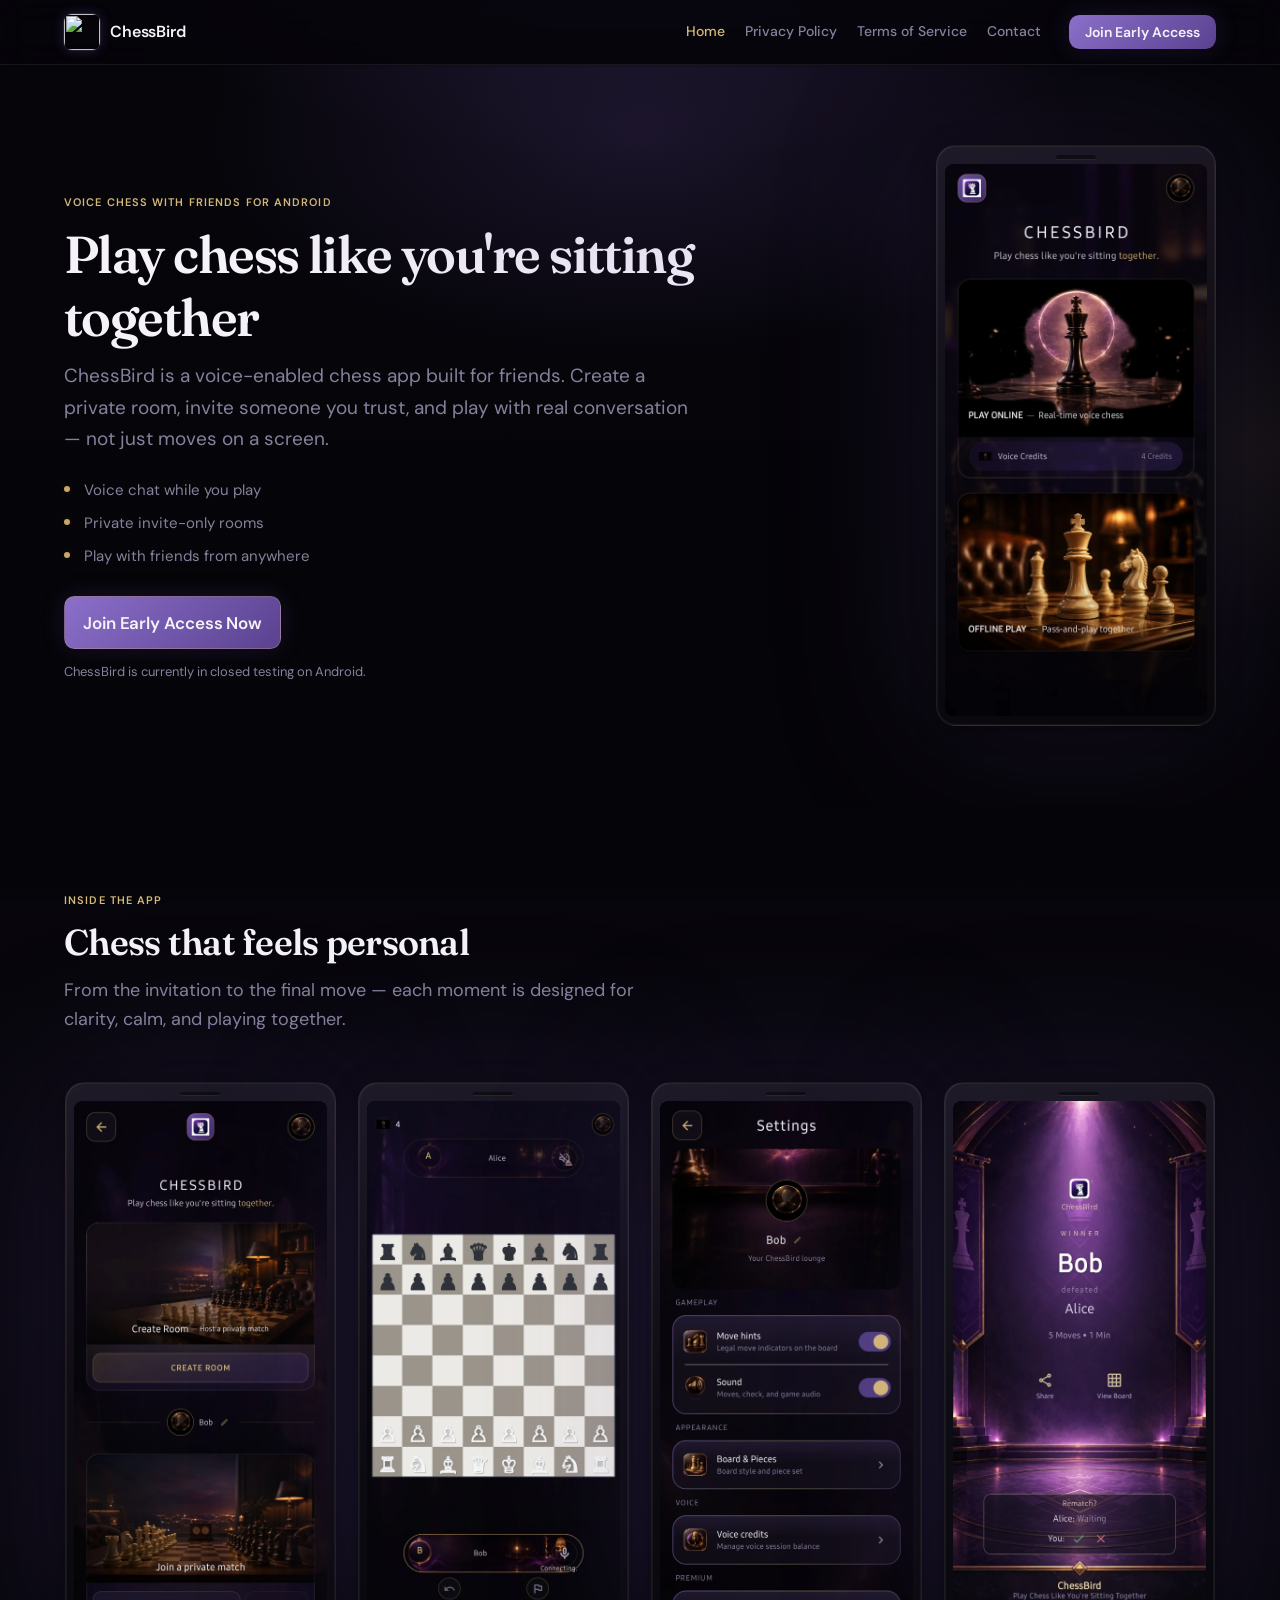
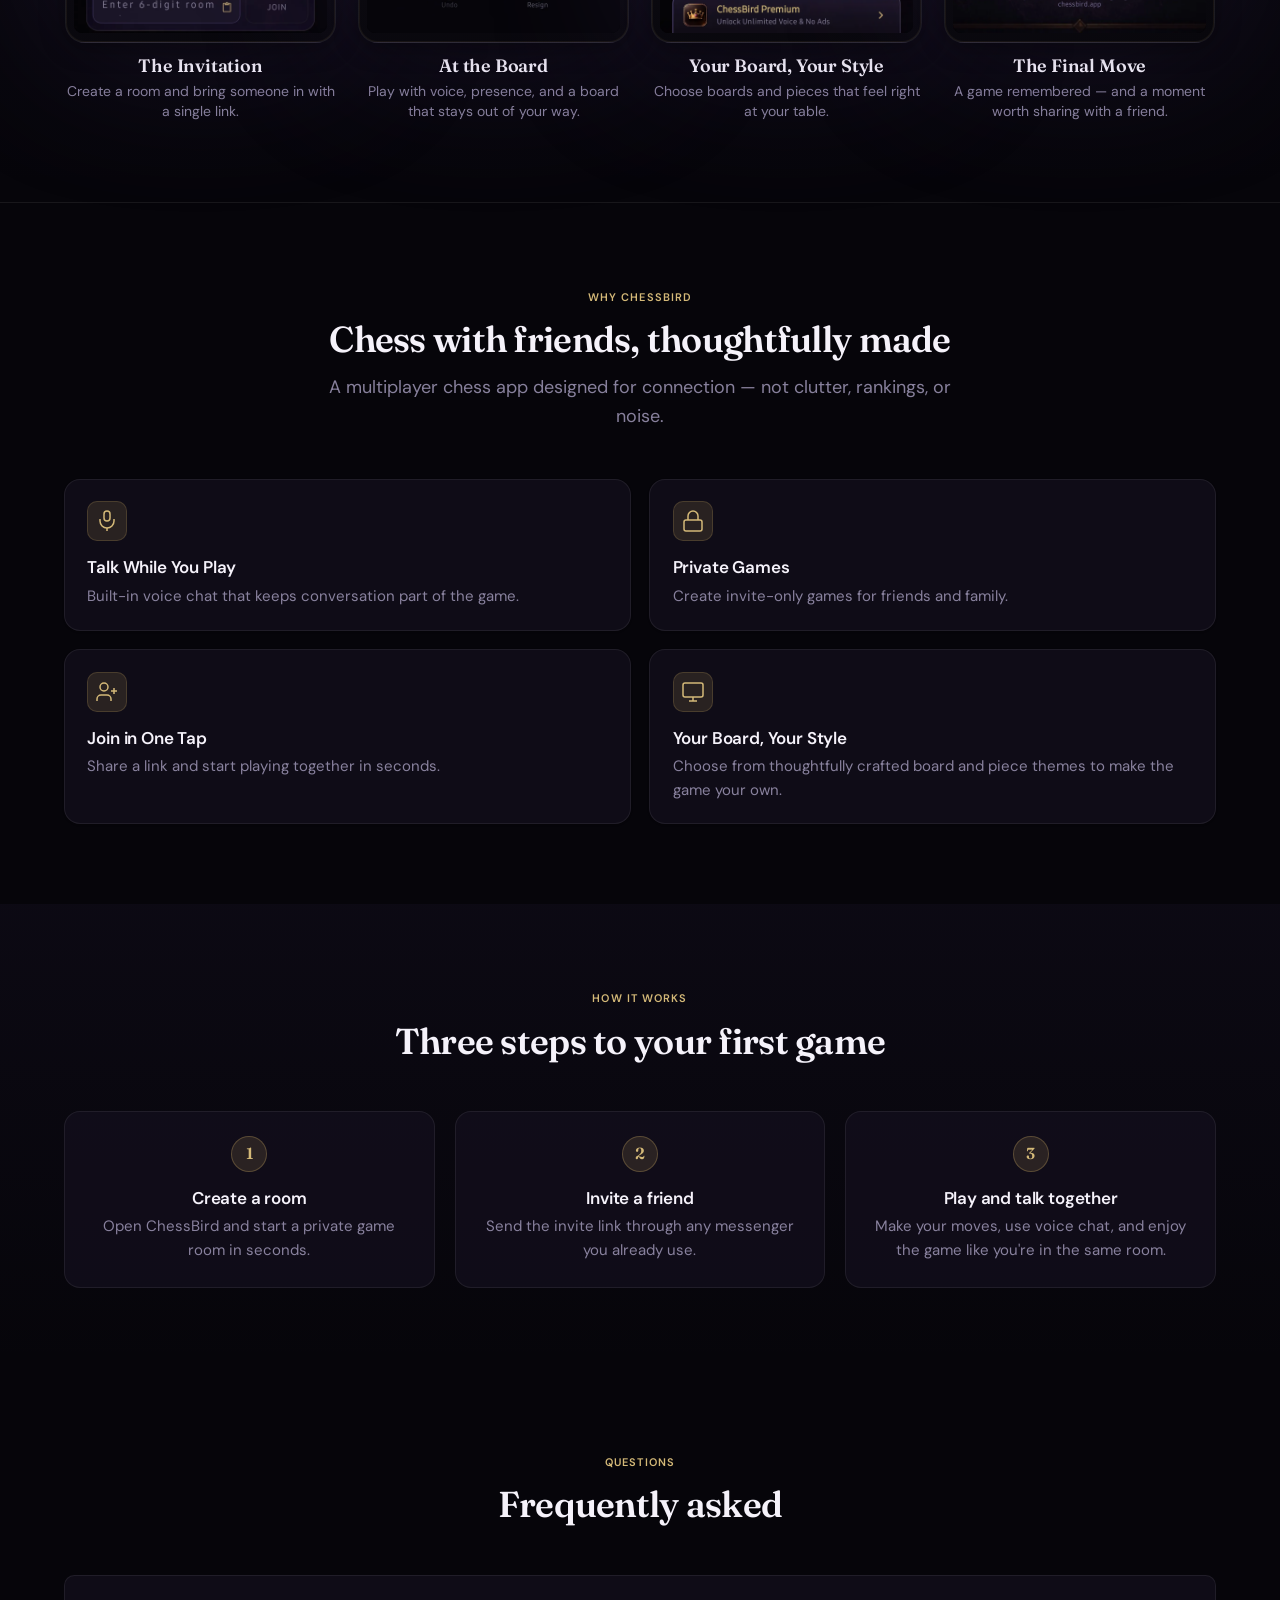
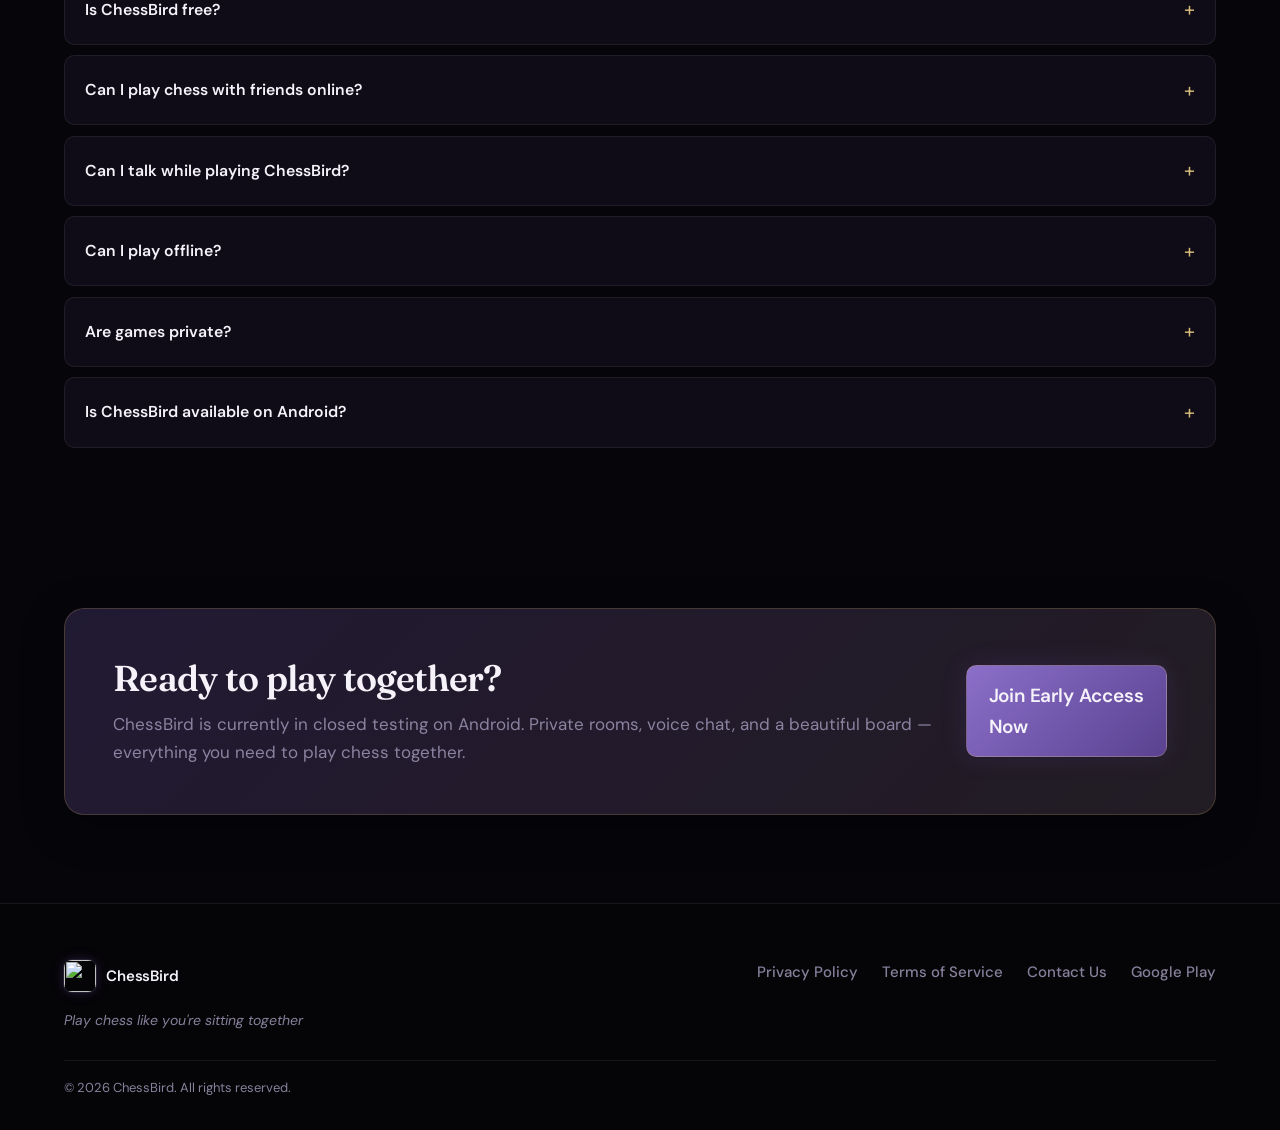
==== index.html @ 3d63d33b "-transitioned towards premium theme with updated screenshots -updated privacy policy and terms of se" ====
<!doctype html>
<html lang="en">
  <head>
    <meta charset="utf-8" />
    <meta name="viewport" content="width=device-width, initial-scale=1" />
    <title>ChessBird — Play Chess With Friends Online | Voice Chat Chess App</title>
    <meta
      name="description"
      content="ChessBird is a premium chess app for Android. Play chess with friends online, use voice chat while you play, and join private chess rooms that feel like you're sitting together."
    />
    <meta
      name="keywords"
      content="play chess with friends, online chess with friends, chess voice chat, social chess app, multiplayer chess app, private chess rooms, voice-enabled chess"
    />
    <meta name="theme-color" content="#06050A" />
    <meta name="apple-mobile-web-app-title" content="ChessBird" />
    <meta name="application-name" content="ChessBird" />
    <meta name="mobile-web-app-capable" content="yes" />
    <meta property="og:site_name" content="ChessBird" />
    <meta property="og:type" content="website" />
    <meta property="og:url" content="https://chessbird.app/" />
    <meta property="og:title" content="ChessBird | Play chess like you're sitting together" />
    <meta
      property="og:description"
      content="Play chess with friends online. Voice chat, private rooms, and a beautiful board — ChessBird brings chess with friends to Android."
    />
    <meta property="og:image" content="https://chessbird.app/assets/branding/og-image.jpg" />
    <meta property="og:image:secure_url" content="https://chessbird.app/assets/branding/og-image.jpg" />
    <meta property="og:image:type" content="image/jpeg" />
    <meta property="og:image:alt" content="ChessBird — voice chess with friends, together." />
    <meta property="og:image:width" content="1200" />
    <meta property="og:image:height" content="630" />
    <meta name="twitter:card" content="summary_large_image" />
    <meta name="twitter:title" content="ChessBird | Play chess like you're sitting together" />
    <meta
      name="twitter:description"
      content="Play chess with friends online. Voice chat, private rooms, and a beautiful board — ChessBird brings chess with friends to Android."
    />
    <meta name="twitter:image" content="https://chessbird.app/assets/branding/og-image.jpg" />
    <link rel="canonical" href="https://chessbird.app/" />
    <link rel="preconnect" href="https://fonts.googleapis.com" />
    <link rel="preconnect" href="https://fonts.gstatic.com" crossorigin />
    <link
      href="https://fonts.googleapis.com/css2?family=DM+Sans:ital,opsz,wght@0,9..40,400;0,9..40,500;0,9..40,600;1,9..40,400&family=Fraunces:opsz,wght@9..144,500;9..144,600&display=swap"
      rel="stylesheet"
    />
    <link rel="icon" href="https://chessbird.app/favicon.ico" sizes="any" />
    <link rel="icon" type="image/png" sizes="96x96" href="https://chessbird.app/assets/branding/favicon-96x96.png" />
    <link rel="apple-touch-icon" href="https://chessbird.app/assets/branding/apple-touch-icon.png" />
    <link rel="manifest" href="https://chessbird.app/site.webmanifest" />
    <link rel="stylesheet" href="css/style.css" />
    <script src="js/site-config.js"></script>
    <script src="js/gtag-init.js"></script>
    <script type="application/ld+json">
      {
        "@context": "https://schema.org",
        "@graph": [
          {
            "@type": "Organization",
            "@id": "https://chessbird.app/#organization",
            "name": "ChessBird",
            "url": "https://chessbird.app/",
            "logo": "https://chessbird.app/assets/logo/logo.svg",
            "contactPoint": {
              "@type": "ContactPoint",
              "contactType": "customer support",
              "url": "https://chessbird.app/contact.html"
            }
          },
          {
            "@type": "WebSite",
            "@id": "https://chessbird.app/#website",
            "url": "https://chessbird.app/",
            "name": "ChessBird",
            "description": "Voice-enabled chess app for playing with friends online.",
            "publisher": { "@id": "https://chessbird.app/#organization" }
          },
          {
            "@type": "SoftwareApplication",
            "name": "ChessBird",
            "operatingSystem": "Android",
            "applicationCategory": "GameApplication",
            "offers": { "@type": "Offer", "price": "0", "priceCurrency": "USD" },
            "downloadUrl": "https://play.google.com/store/apps/details?id=com.chessbird.app"
          },
          {
            "@type": "FAQPage",
            "mainEntity": [
              {
                "@type": "Question",
                "name": "Is ChessBird free?",
                "acceptedAnswer": {
                  "@type": "Answer",
                  "text": "Yes. ChessBird is free to download and play."
                }
              },
              {
                "@type": "Question",
                "name": "Can I play chess with friends online?",
                "acceptedAnswer": {
                  "@type": "Answer",
                  "text": "Yes. Create a private game room, send an invite, and start playing together from anywhere."
                }
              },
              {
                "@type": "Question",
                "name": "Can I talk while playing ChessBird?",
                "acceptedAnswer": {
                  "@type": "Answer",
                  "text": "Yes. Voice chat is built into online games, so you can talk while you play."
                }
              },
              {
                "@type": "Question",
                "name": "Can I play offline?",
                "acceptedAnswer": {
                  "@type": "Answer",
                  "text": "Yes. ChessBird includes offline play, so you can enjoy a game even without an internet connection."
                }
              },
              {
                "@type": "Question",
                "name": "Are games private?",
                "acceptedAnswer": {
                  "@type": "Answer",
                  "text": "Yes. Games are invite-only, so you choose exactly who you play with."
                }
              },
              {
                "@type": "Question",
                "name": "Is ChessBird available on Android?",
                "acceptedAnswer": {
                  "@type": "Answer",
                  "text": "Yes. ChessBird is available on Android through the Google Play Store."
                }
              }
            ]
          }
        ]
      }
    </script>
  </head>
  <body>
    <a class="skip-link" href="#main-content">Skip to content</a>

    <header class="site-header">
      <div class="container header-inner">
        <a class="brand" href="index.html" aria-label="ChessBird home">
          <img src="assets/logo/logo.svg" alt="" width="36" height="36" />
          <span>ChessBird</span>
        </a>
        <button
          type="button"
          class="nav-toggle"
          aria-expanded="false"
          aria-controls="site-nav"
          aria-label="Open menu"
        >
          <span class="nav-toggle__bar" aria-hidden="true"></span>
          <span class="nav-toggle__bar" aria-hidden="true"></span>
          <span class="nav-toggle__bar" aria-hidden="true"></span>
        </button>
        <nav id="site-nav" class="site-nav" aria-label="Site">
          <a href="index.html" aria-current="page">Home</a>
          <a href="privacy.html">Privacy Policy</a>
          <a href="terms.html">Terms of Service</a>
          <a href="contact.html">Contact</a>
          <a
            class="site-nav__cta btn-play-store btn-play-store--compact"
            href="early-access/"
            data-analytics="join_early_access_click"
          >
            Join Early Access
          </a>
        </nav>
      </div>
    </header>

    <main id="main-content">
      <!-- Hero -->
      <section class="hero section" aria-labelledby="hero-heading">
        <div class="hero-glow" aria-hidden="true"></div>
        <div class="container hero-grid">
          <div class="hero-copy">
            <p class="eyebrow">Voice chess with friends for Android</p>
            <h1 id="hero-heading">Play chess like you're sitting together</h1>
            <p class="hero-lede">
              ChessBird is a voice-enabled chess app built for friends. Create a private room,
              invite someone you trust, and play with real conversation — not just moves on a screen.
            </p>
            <ul class="hero-points" aria-label="Key features">
              <li>Voice chat while you play</li>
              <li>Private invite-only rooms</li>
              <li>Play with friends from anywhere</li>
            </ul>
            <div class="hero-actions">
              <a
                class="btn-play-store"
                href="early-access/"
                data-analytics="join_early_access_click"
                aria-label="Join ChessBird early access"
              >
                <span class="btn-play-store__store">Join Early Access Now</span>
              </a>
              <p class="hero-note">ChessBird is currently in closed testing on Android.</p>
            </div>
          </div>
          <figure
            class="screenshot-rotator screenshot-rotator--hero"
            data-screenshot-group="home"
            aria-label="ChessBird app preview"
          >
            <div class="screenshot-rotator__frame">
              <div class="screenshot-rotator__device-top" aria-hidden="true">
                <span class="screenshot-rotator__earpiece"></span>
              </div>
              <div class="screenshot-rotator__screen">
                <img
                  class="screenshot-rotator__layer screenshot-rotator__layer--visible"
                  src="assets/screenshots/home/1.webp"
                  alt="ChessBird home screen on Android"
                  width="1080"
                  height="2273"
                  decoding="async"
                  fetchpriority="high"
                />
                <img
                  class="screenshot-rotator__layer"
                  alt=""
                  width="1080"
                  height="2273"
                  decoding="async"
                  aria-hidden="true"
                />
              </div>
            </div>
          </figure>
        </div>
      </section>

      <!-- Screenshot showcase -->
      <section class="section section--showcase" aria-labelledby="showcase-heading">
        <div class="container">
          <header class="section-header">
            <p class="eyebrow">Inside the app</p>
            <h2 id="showcase-heading">Chess that feels personal</h2>
            <p class="section-intro">
              From the invitation to the final move — each moment is designed for clarity, calm, and
              playing together.
            </p>
          </header>
          <div class="showcase-grid">
            <article class="showcase-card">
              <figure
                class="screenshot-rotator screenshot-rotator--showcase"
                data-screenshot-group="the-invitation"
                aria-label="Create a room and invite a friend"
              >
                <div class="screenshot-rotator__frame">
                  <div class="screenshot-rotator__device-top" aria-hidden="true">
                    <span class="screenshot-rotator__earpiece"></span>
                  </div>
                  <div class="screenshot-rotator__screen">
                    <img
                      class="screenshot-rotator__layer screenshot-rotator__layer--visible"
                      src="assets/screenshots/the-invitation/1.webp"
                      alt="Creating a chess room and sharing an invite with a friend"
                      width="1080"
                      height="2273"
                      decoding="async"
                    />
                    <img
                      class="screenshot-rotator__layer"
                      src="assets/screenshots/the-invitation/2.webp"
                      alt=""
                      width="1080"
                      height="2273"
                      decoding="async"
                      aria-hidden="true"
                    />
                  </div>
                </div>
              </figure>
              <h3 class="showcase-card__title">The Invitation</h3>
              <p class="showcase-card__desc">Create a room and bring someone in with a single link.</p>
            </article>
            <article class="showcase-card">
              <figure
                class="screenshot-rotator screenshot-rotator--showcase"
                data-screenshot-group="at-the-board"
                aria-label="Live chess game at the board"
              >
                <div class="screenshot-rotator__frame">
                  <div class="screenshot-rotator__device-top" aria-hidden="true">
                    <span class="screenshot-rotator__earpiece"></span>
                  </div>
                  <div class="screenshot-rotator__screen">
                    <img
                      class="screenshot-rotator__layer screenshot-rotator__layer--visible"
                      src="assets/screenshots/at-the-board/1.webp"
                      alt="Live chess game with voice chat while you play"
                      width="1080"
                      height="2273"
                      decoding="async"
                    />
                    <img
                      class="screenshot-rotator__layer"
                      src="assets/screenshots/at-the-board/2.webp"
                      alt=""
                      width="1080"
                      height="2273"
                      decoding="async"
                      aria-hidden="true"
                    />
                  </div>
                </div>
              </figure>
              <h3 class="showcase-card__title">At the Board</h3>
              <p class="showcase-card__desc">Play with voice, presence, and a board that stays out of your way.</p>
            </article>
            <article class="showcase-card">
              <figure
                class="screenshot-rotator screenshot-rotator--showcase"
                data-screenshot-group="settings"
                aria-label="Your board, your style — customize pieces and themes"
              >
                <div class="screenshot-rotator__frame">
                  <div class="screenshot-rotator__device-top" aria-hidden="true">
                    <span class="screenshot-rotator__earpiece"></span>
                  </div>
                  <div class="screenshot-rotator__screen">
                    <img
                      class="screenshot-rotator__layer screenshot-rotator__layer--visible"
                      src="assets/screenshots/settings/1.webp"
                      alt="Choosing chess boards, pieces, and appearance settings"
                      width="1080"
                      height="2273"
                      decoding="async"
                    />
                    <img
                      class="screenshot-rotator__layer"
                      src="assets/screenshots/settings/2.webp"
                      alt=""
                      width="1080"
                      height="2273"
                      decoding="async"
                      aria-hidden="true"
                    />
                  </div>
                </div>
              </figure>
              <h3 class="showcase-card__title">Your Board, Your Style</h3>
              <p class="showcase-card__desc">Choose boards and pieces that feel right at your table.</p>
            </article>
            <article class="showcase-card">
              <figure
                class="screenshot-rotator screenshot-rotator--showcase"
                data-screenshot-group="result"
                aria-label="The final move — game result screen"
              >
                <div class="screenshot-rotator__frame">
                  <div class="screenshot-rotator__device-top" aria-hidden="true">
                    <span class="screenshot-rotator__earpiece"></span>
                  </div>
                  <div class="screenshot-rotator__screen">
                    <img
                      class="screenshot-rotator__layer screenshot-rotator__layer--visible"
                      src="assets/screenshots/result/1.webp"
                      alt="Endgame screen celebrating a finished chess game with a friend"
                      width="1080"
                      height="2273"
                      decoding="async"
                    />
                    <img
                      class="screenshot-rotator__layer"
                      src="assets/screenshots/result/2.webp"
                      alt=""
                      width="1080"
                      height="2273"
                      decoding="async"
                      aria-hidden="true"
                    />
                  </div>
                </div>
              </figure>
              <h3 class="showcase-card__title">The Final Move</h3>
              <p class="showcase-card__desc">A game remembered — and a moment worth sharing with a friend.</p>
            </article>
          </div>
        </div>
      </section>

      <!-- Why ChessBird -->
      <section class="section section--features" aria-labelledby="features-heading">
        <div class="container">
          <header class="section-header section-header--center">
            <p class="eyebrow">Why ChessBird</p>
            <h2 id="features-heading">Chess with friends, thoughtfully made</h2>
            <p class="section-intro">
              A multiplayer chess app designed for connection — not clutter, rankings, or noise.
            </p>
          </header>
          <div class="feature-grid">
            <article class="feature-card">
              <div class="feature-card__icon" aria-hidden="true">
                <svg width="24" height="24" viewBox="0 0 24 24" fill="none" stroke="currentColor" stroke-width="1.5">
                  <path d="M12 2a3 3 0 0 0-3 3v4a3 3 0 0 0 6 0V5a3 3 0 0 0-3-3z" />
                  <path d="M19 10v2a7 7 0 0 1-14 0v-2" />
                  <line x1="12" y1="19" x2="12" y2="22" />
                </svg>
              </div>
              <h3>Talk While You Play</h3>
              <p>Built-in voice chat that keeps conversation part of the game.</p>
            </article>
            <article class="feature-card">
              <div class="feature-card__icon" aria-hidden="true">
                <svg width="24" height="24" viewBox="0 0 24 24" fill="none" stroke="currentColor" stroke-width="1.5">
                  <rect x="3" y="11" width="18" height="11" rx="2" />
                  <path d="M7 11V7a5 5 0 0 1 10 0v4" />
                </svg>
              </div>
              <h3>Private Games</h3>
              <p>Create invite-only games for friends and family.</p>
            </article>
            <article class="feature-card">
              <div class="feature-card__icon" aria-hidden="true">
                <svg width="24" height="24" viewBox="0 0 24 24" fill="none" stroke="currentColor" stroke-width="1.5">
                  <path d="M16 21v-2a4 4 0 0 0-4-4H6a4 4 0 0 0-4 4v2" />
                  <circle cx="9" cy="7" r="4" />
                  <line x1="19" y1="8" x2="19" y2="14" />
                  <line x1="22" y1="11" x2="16" y2="11" />
                </svg>
              </div>
              <h3>Join in One Tap</h3>
              <p>Share a link and start playing together in seconds.</p>
            </article>
            <article class="feature-card">
              <div class="feature-card__icon" aria-hidden="true">
                <svg width="24" height="24" viewBox="0 0 24 24" fill="none" stroke="currentColor" stroke-width="1.5">
                  <rect x="2" y="3" width="20" height="14" rx="2" />
                  <line x1="8" y1="21" x2="16" y2="21" />
                  <line x1="12" y1="17" x2="12" y2="21" />
                </svg>
              </div>
              <h3>Your Board, Your Style</h3>
              <p>Choose from thoughtfully crafted board and piece themes to make the game your own.</p>
            </article>
          </div>
        </div>
      </section>

      <!-- How it works -->
      <section class="section section--steps" aria-labelledby="steps-heading">
        <div class="container">
          <header class="section-header section-header--center">
            <p class="eyebrow">How it works</p>
            <h2 id="steps-heading">Three steps to your first game</h2>
          </header>
          <ol class="steps-list">
            <li class="step-card">
              <span class="step-card__num" aria-hidden="true">1</span>
              <h3>Create a room</h3>
              <p>Open ChessBird and start a private game room in seconds.</p>
            </li>
            <li class="step-card">
              <span class="step-card__num" aria-hidden="true">2</span>
              <h3>Invite a friend</h3>
              <p>Send the invite link through any messenger you already use.</p>
            </li>
            <li class="step-card">
              <span class="step-card__num" aria-hidden="true">3</span>
              <h3>Play and talk together</h3>
              <p>Make your moves, use voice chat, and enjoy the game like you're in the same room.</p>
            </li>
          </ol>
        </div>
      </section>

      <!-- FAQ -->
      <section class="section section--faq" aria-labelledby="faq-heading">
        <div class="container">
          <header class="section-header section-header--center">
            <p class="eyebrow">Questions</p>
            <h2 id="faq-heading">Frequently asked</h2>
          </header>
          <div class="faq-list">
            <details class="faq-item">
              <summary class="faq-question">Is ChessBird free?</summary>
              <div class="faq-answer">
                <p>Yes. ChessBird is free to download and play.</p>
              </div>
            </details>
            <details class="faq-item">
              <summary class="faq-question">Can I play chess with friends online?</summary>
              <div class="faq-answer">
                <p>
                  Yes. Create a private game room, send an invite, and start playing together from
                  anywhere.
                </p>
              </div>
            </details>
            <details class="faq-item">
              <summary class="faq-question">Can I talk while playing ChessBird?</summary>
              <div class="faq-answer">
                <p>Yes. Voice chat is built into online games, so you can talk while you play.</p>
              </div>
            </details>
            <details class="faq-item">
              <summary class="faq-question">Can I play offline?</summary>
              <div class="faq-answer">
                <p>
                  Yes. ChessBird includes offline play, so you can enjoy a game even without an
                  internet connection.
                </p>
              </div>
            </details>
            <details class="faq-item">
              <summary class="faq-question">Are games private?</summary>
              <div class="faq-answer">
                <p>Yes. Games are invite-only, so you choose exactly who you play with.</p>
              </div>
            </details>
            <details class="faq-item">
              <summary class="faq-question">Is ChessBird available on Android?</summary>
              <div class="faq-answer">
                <p>Yes. ChessBird is available on Android through the Google Play Store.</p>
              </div>
            </details>
          </div>
        </div>
      </section>

      <!-- Download CTA -->
      <section class="section section--download" aria-labelledby="download-heading">
        <div class="container">
          <div class="download-panel">
            <div class="download-panel__copy">
              <h2 id="download-heading">Ready to play together?</h2>
              <p>
                ChessBird is currently in closed testing on Android. Private rooms, voice chat, and a
                beautiful board — everything you need to play chess together.
              </p>
            </div>
            <a
              class="btn-play-store btn-play-store--large"
              href="early-access/"
              data-analytics="join_early_access_click"
              aria-label="Join ChessBird early access"
            >
              <span class="btn-play-store__store">Join Early Access Now</span>
            </a>
          </div>
        </div>
      </section>
    </main>

    <footer class="site-footer">
      <div class="container footer-inner">
        <div class="footer-brand">
          <a class="brand brand--footer" href="index.html" aria-label="ChessBird home">
            <img src="assets/logo/logo.svg" alt="" width="32" height="32" />
            <span>ChessBird</span>
          </a>
          <p class="footer-tagline">Play chess like you're sitting together</p>
        </div>
        <nav class="footer-nav" aria-label="Footer">
          <a href="privacy.html">Privacy Policy</a>
          <a href="terms.html">Terms of Service</a>
          <a href="contact.html">Contact Us</a>
          <a
            href="https://play.google.com/store/apps/details?id=com.chessbird.app"
            target="_blank"
            rel="noopener noreferrer"
            data-analytics="footer_play_link"
          >
            Google Play
          </a>
        </nav>
        <p class="footer-copy">&copy; <span id="footer-year">2026</span> ChessBird. All rights reserved.</p>
      </div>
    </footer>

    <script src="js/contact-email.js" defer></script>
    <script src="js/main.js" defer></script>
    <script src="js/analytics.js" defer></script>
    <script>
      document.getElementById("footer-year").textContent = String(new Date().getFullYear());
    </script>
  </body>
</html>
---- css/style.css ----
/* ChessBird — premium cinematic theme (obsidian, purple, gold) */

:root {
  --bg: #06050a;
  --bg-soft: #0a0812;
  --bg-elev: #14101e;
  --card: rgba(20, 16, 30, 0.72);
  --card-solid: #14101e;
  --text: #f5f2fa;
  --muted: rgba(154, 146, 176, 0.88);
  --line: rgba(255, 255, 255, 0.07);
  --line-strong: rgba(201, 169, 98, 0.22);
  --accent: #c9a962;
  --accent-soft: rgba(201, 169, 98, 0.14);
  --accent-strong: #d4b978;
  --accent-hover: #e4cda0;
  --purple: #6b4fa8;
  --purple-glow: rgba(107, 79, 168, 0.35);
  --cta-bg: linear-gradient(135deg, #8b6fc9 0%, #5a4290 100%);
  --cta-border: rgba(201, 169, 98, 0.28);
  --shadow-soft: 0 1px 2px rgba(0, 0, 0, 0.2);
  --shadow-card: 0 12px 40px rgba(0, 0, 0, 0.35);
  --shadow-glow: 0 0 80px rgba(107, 79, 168, 0.18);
  --max-width: 72rem;
  /* Single content column — all sections and pages share this width via .container */
  --content-width: var(--max-width);
  --radius: 1rem;
  --radius-sm: 0.65rem;
  --ease: cubic-bezier(0.25, 0.1, 0.25, 1);
  --font-display: "Fraunces", Georgia, "Times New Roman", serif;
  --font-body: "DM Sans", ui-sans-serif, system-ui, -apple-system, "Segoe UI", Roboto, sans-serif;
  --screenshot-aspect: 1080 / 2273;
  --screenshot-hero-max-h: min(74vh, 640px);
  --screenshot-hero-frame-w: min(92vw, 22.5rem, calc(var(--screenshot-hero-max-h) * 1080 / 2273));
  /* Showcase: ~92% of hero — same aspect, slightly smaller for hierarchy and breathing room */
  --screenshot-showcase-max-h: min(68vh, 590px);
  --screenshot-showcase-frame-w: min(85vw, 20.7rem, calc(var(--screenshot-showcase-max-h) * 1080 / 2273));
  --header-h: 4rem;
}

*,
*::before,
*::after {
  box-sizing: border-box;
}

html {
  scroll-behavior: smooth;
}

html,
body {
  margin: 0;
  padding: 0;
}

body {
  font-family: var(--font-body);
  font-weight: 400;
  font-size: 1rem;
  background-color: var(--bg);
  background-image:
    radial-gradient(ellipse 90% 60% at 50% -15%, rgba(107, 79, 168, 0.22) 0%, transparent 55%),
    radial-gradient(ellipse 60% 40% at 100% 50%, rgba(201, 169, 98, 0.06) 0%, transparent 50%),
    linear-gradient(180deg, var(--bg) 0%, #050408 100%);
  background-attachment: fixed;
  color: var(--text);
  line-height: 1.65;
  -webkit-font-smoothing: antialiased;
}

body.nav-open {
  overflow: hidden;
}

img {
  max-width: 100%;
  display: block;
}

a {
  color: var(--accent-strong);
  text-decoration: none;
  transition: color 0.18s var(--ease);
}

a:hover,
a:focus-visible {
  color: var(--accent-hover);
}

.skip-link {
  position: absolute;
  top: -100%;
  left: 1rem;
  z-index: 200;
  padding: 0.5rem 1rem;
  background: var(--bg-elev);
  border: 1px solid var(--line-strong);
  border-radius: var(--radius-sm);
  color: var(--text);
  font-weight: 600;
}

.skip-link:focus {
  top: 1rem;
}

.container {
  width: min(100% - 1.5rem, var(--content-width));
  margin-inline: auto;
}

/* Full-width block inside .container — use instead of ad-hoc max-width on page sections */
.page-content {
  width: 100%;
  max-width: none;
}

.section {
  padding: clamp(3rem, 8vw, 5rem) 0;
  position: relative;
}

/* Typography */
h1,
h2,
h3 {
  margin: 0 0 0.75rem;
  line-height: 1.2;
  color: var(--text);
  font-family: var(--font-display);
  font-weight: 600;
  letter-spacing: -0.02em;
}

h1 {
  font-size: clamp(2rem, 5.5vw, 3.25rem);
  letter-spacing: -0.03em;
}

h2 {
  font-size: clamp(1.5rem, 4vw, 2.25rem);
}

h3 {
  font-family: var(--font-body);
  font-size: 1.0625rem;
  font-weight: 600;
  letter-spacing: -0.01em;
}

p {
  margin: 0 0 1rem;
  color: var(--muted);
}

p:last-child {
  margin-bottom: 0;
}

.eyebrow {
  display: inline-block;
  margin-bottom: 0.75rem;
  color: var(--accent-strong);
  letter-spacing: 0.1em;
  text-transform: uppercase;
  font-size: 0.6875rem;
  font-weight: 600;
  font-family: var(--font-body);
}

.section-header {
  margin-bottom: clamp(2rem, 5vw, 3rem);
  width: 100%;
}

.section-header--center {
  margin-inline: auto;
  text-align: center;
}

.section-header--center .section-intro {
  margin-inline: auto;
}

.section-intro {
  max-width: 52ch;
  font-size: clamp(1rem, 2.4vw, 1.125rem);
  line-height: 1.6;
}

/* Header */
.site-header {
  position: sticky;
  top: 0;
  z-index: 100;
  border-bottom: 1px solid var(--line);
  background: rgba(6, 5, 10, 0.88);
  box-shadow: var(--shadow-soft);
}

@supports ((-webkit-backdrop-filter: blur(12px)) or (backdrop-filter: blur(12px))) {
  .site-header {
    background: rgba(6, 5, 10, 0.78);
    -webkit-backdrop-filter: blur(16px) saturate(1.2);
    backdrop-filter: blur(16px) saturate(1.2);
  }
}

.header-inner {
  min-height: var(--header-h);
  display: flex;
  align-items: center;
  justify-content: space-between;
  gap: 1rem;
}

.brand {
  display: inline-flex;
  align-items: center;
  gap: 0.625rem;
  color: var(--text);
  font-weight: 600;
  font-size: 1rem;
  letter-spacing: -0.01em;
  text-decoration: none;
  flex-shrink: 0;
}

.brand:hover,
.brand:focus-visible {
  color: var(--text);
  text-decoration: none;
}

.brand img {
  border-radius: 0.5rem;
  box-shadow: 0 0 0 1px var(--line), 0 0 12px var(--purple-glow);
}

.nav-toggle {
  display: flex;
  flex-direction: column;
  justify-content: center;
  gap: 5px;
  width: 2.75rem;
  height: 2.75rem;
  padding: 0;
  border: 1px solid var(--line);
  border-radius: var(--radius-sm);
  background: var(--bg-elev);
  color: var(--text);
  cursor: pointer;
  transition: border-color 0.18s var(--ease), background 0.18s var(--ease);
}

.nav-toggle:hover,
.nav-toggle:focus-visible {
  border-color: var(--line-strong);
  outline: none;
}

.nav-toggle__bar {
  display: block;
  width: 1.125rem;
  height: 2px;
  margin-inline: auto;
  background: currentColor;
  border-radius: 1px;
  transition: transform 0.22s var(--ease), opacity 0.22s var(--ease);
}

.site-nav {
  display: none;
  position: fixed;
  inset: var(--header-h) 0 0;
  flex-direction: column;
  align-items: stretch;
  gap: 0;
  padding: 1.25rem 1.5rem 2rem;
  background: rgba(6, 5, 10, 0.97);
  border-top: 1px solid var(--line);
  overflow-y: auto;
}

.site-nav--open {
  display: flex;
}

.site-nav a {
  padding: 0.875rem 0;
  color: var(--muted);
  font-size: 1rem;
  font-weight: 500;
  border-bottom: 1px solid var(--line);
  text-decoration: none;
}

.site-nav a:hover,
.site-nav a:focus-visible {
  color: var(--accent-strong);
  text-decoration: none;
}

.site-nav a[aria-current="page"] {
  color: var(--accent-strong);
}

.site-nav__cta {
  margin-top: 1.25rem;
  align-self: flex-start;
}

.site-nav a.site-nav__cta {
  color: var(--text);
  font-weight: 600;
  white-space: nowrap;
  border-bottom: none;
  opacity: 1;
  flex-shrink: 0;
}

.site-nav a.site-nav__cta:hover,
.site-nav a.site-nav__cta:focus-visible {
  color: var(--text);
}

.site-nav a.site-nav__cta.btn-play-store--compact {
  font-size: 0.875rem;
  padding: 0.55rem 1rem;
}

/* Google Play button */
.btn-play-store {
  display: inline-flex;
  align-items: center;
  gap: 0.65rem;
  padding: 0.7rem 1.15rem;
  border-radius: var(--radius-sm);
  border: 1px solid var(--cta-border);
  background: var(--cta-bg);
  color: var(--text);
  font-weight: 600;
  text-decoration: none;
  box-shadow: var(--shadow-soft), 0 0 24px rgba(107, 79, 168, 0.2);
  transition:
    transform 0.2s var(--ease),
    box-shadow 0.2s var(--ease),
    border-color 0.2s var(--ease);
}

.btn-play-store:hover,
.btn-play-store:focus-visible {
  color: var(--text);
  text-decoration: none;
  transform: translateY(-1px);
  box-shadow: var(--shadow-soft), 0 0 32px rgba(107, 79, 168, 0.35);
  border-color: rgba(201, 169, 98, 0.45);
  outline: none;
}

.btn-play-store:active {
  transform: translateY(0);
}

.btn-play-store__icon {
  display: flex;
  flex-shrink: 0;
}

.btn-play-store__text {
  display: flex;
  flex-direction: column;
  align-items: flex-start;
  line-height: 1.15;
}

.btn-play-store__label {
  font-size: 0.625rem;
  font-weight: 500;
  letter-spacing: 0.04em;
  text-transform: uppercase;
  opacity: 0.85;
}

.btn-play-store__store {
  font-size: 1.0625rem;
  font-weight: 600;
  letter-spacing: -0.01em;
}

.btn-play-store--compact {
  padding: 0.55rem 0.9rem;
  font-size: 0.8125rem;
  line-height: 1.2;
}

.btn-play-store:not(:has(.btn-play-store__label)) .btn-play-store__store {
  font-size: 1.0625rem;
  letter-spacing: -0.01em;
}

.btn-play-store--large:not(:has(.btn-play-store__label)) .btn-play-store__store {
  font-size: 1.1875rem;
}

.btn-play-store--compact .btn-play-store__store {
  font-size: 0.9375rem;
}

.btn-play-store--large {
  padding: 0.85rem 1.35rem;
}

.btn-play-store--large .btn-play-store__store {
  font-size: 1.1875rem;
}

/* Legacy alias for secondary pages */
.playstore-btn {
  display: inline-block;
  margin-top: 0.6rem;
  padding: 0.75rem 1.125rem;
  border-radius: var(--radius-sm);
  border: 1px solid var(--cta-border);
  color: var(--text);
  background: var(--bg-elev);
  font-weight: 600;
  font-size: 0.9375rem;
  box-shadow: var(--shadow-soft);
  transition: background 0.2s var(--ease), border-color 0.2s var(--ease);
}

.playstore-btn:hover,
.playstore-btn:focus-visible {
  text-decoration: none;
  color: var(--text);
  background: rgba(20, 16, 30, 0.95);
  border-color: rgba(201, 169, 98, 0.45);
}

/* Hero */
.hero {
  overflow: hidden;
}

.hero-glow {
  position: absolute;
  top: -20%;
  left: 50%;
  transform: translateX(-50%);
  width: min(120%, 56rem);
  height: 60%;
  background: radial-gradient(ellipse at center, rgba(107, 79, 168, 0.2) 0%, transparent 70%);
  pointer-events: none;
}

.hero-grid {
  display: grid;
  gap: clamp(2rem, 5vw, 3.5rem);
  align-items: center;
  justify-items: center;
}

.hero-copy {
  width: 100%;
  max-width: 36rem;
  text-align: center;
}

.hero-lede {
  font-size: clamp(1.0625rem, 2.6vw, 1.1875rem);
  line-height: 1.65;
  max-width: 48ch;
  margin-inline: auto;
}

.hero-points {
  list-style: none;
  margin: 1.5rem 0 0;
  padding: 0;
  display: flex;
  flex-direction: column;
  gap: 0.5rem;
  align-items: center;
}

.hero-points li {
  position: relative;
  padding-left: 1.25rem;
  color: var(--muted);
  font-size: 0.9375rem;
}

.hero-points li::before {
  content: "";
  position: absolute;
  left: 0;
  top: 0.55em;
  width: 6px;
  height: 6px;
  border-radius: 50%;
  background: var(--accent);
  box-shadow: 0 0 8px var(--accent-soft);
}

.hero-actions {
  margin-top: 1.75rem;
  display: flex;
  flex-direction: column;
  align-items: center;
  gap: 0.75rem;
}

.hero-note {
  font-size: 0.8125rem;
  color: var(--muted);
  margin: 0;
}

/* Screenshots */
.screenshot-rotator {
  display: block;
  margin: 0;
  justify-self: center;
  width: max-content;
  max-width: 100%;
}

.screenshot-rotator--hero {
  width: 100%;
  max-width: min(100%, var(--screenshot-hero-frame-w));
  min-width: 0;
  filter: drop-shadow(var(--shadow-glow));
}

.screenshot-rotator--showcase {
  width: 100%;
  max-width: min(100%, var(--screenshot-showcase-frame-w));
  min-width: 0;
  margin-inline: auto;
  filter: drop-shadow(var(--shadow-glow));
}

.screenshot-rotator__frame {
  display: flex;
  flex-direction: column;
  align-items: stretch;
  margin-inline: auto;
  width: 100%;
  max-width: 100%;
  padding: 0.45rem 0.5rem 0.55rem;
  border-radius: 1.25rem;
  background: linear-gradient(165deg, #1e1a28 0%, #0e0c14 50%, #08070c 100%);
  border: 1px solid rgba(255, 255, 255, 0.08);
  box-shadow:
    0 4px 24px rgba(0, 0, 0, 0.4),
    0 0 0 1px rgba(201, 169, 98, 0.08) inset;
}

.screenshot-rotator--hero .screenshot-rotator__frame {
  width: 100%;
  max-width: var(--screenshot-hero-frame-w);
}

.screenshot-rotator--showcase .screenshot-rotator__frame {
  width: 100%;
  max-width: var(--screenshot-showcase-frame-w);
}

.screenshot-rotator--showcase .screenshot-rotator__screen {
  max-height: calc(var(--screenshot-showcase-max-h) - 1.6rem);
}

.screenshot-rotator__device-top {
  flex: 0 0 auto;
  display: flex;
  align-items: center;
  justify-content: center;
  min-height: 0.7rem;
  padding-bottom: 0.25rem;
}

.screenshot-rotator__earpiece {
  display: block;
  width: 2.5rem;
  height: 0.22rem;
  border-radius: 999px;
  background: rgba(0, 0, 0, 0.45);
  box-shadow: 0 1px 0 rgba(255, 255, 255, 0.05);
}

.screenshot-rotator__screen {
  position: relative;
  flex: 0 0 auto;
  width: 100%;
  aspect-ratio: var(--screenshot-aspect);
  max-height: calc(var(--screenshot-hero-max-h) - 1.6rem);
  border-radius: 0.55rem;
  overflow: hidden;
  background: #08070c;
  box-shadow: inset 0 0 0 1px rgba(0, 0, 0, 0.6), inset 0 2px 12px rgba(0, 0, 0, 0.4);
}

.screenshot-rotator--hero .screenshot-rotator__screen {
  max-height: calc(var(--screenshot-hero-max-h) - 1.6rem);
}

.screenshot-rotator__layer {
  position: absolute;
  inset: 0;
  width: 100%;
  height: 100%;
  max-width: none;
  object-fit: contain;
  object-position: center;
  opacity: 0;
  z-index: 0;
  transition: opacity 0.75s var(--ease);
  pointer-events: none;
}

.screenshot-rotator__layer--visible {
  opacity: 1;
  z-index: 1;
}

/* Showcase */
.section--showcase {
  background: linear-gradient(180deg, transparent 0%, rgba(107, 79, 168, 0.04) 50%, transparent 100%);
}

.showcase-grid {
  display: grid;
  grid-template-columns: 1fr;
  gap: 2rem;
  align-items: start;
}

.showcase-card {
  display: flex;
  flex-direction: column;
  align-items: center;
  text-align: center;
  min-width: 0;
}

.showcase-card__title {
  margin-top: 0.75rem;
  margin-bottom: 0.3rem;
  font-family: var(--font-display);
  font-size: 1.125rem;
}

.showcase-card__desc {
  max-width: none;
  margin-inline: auto;
  font-size: 0.875rem;
  line-height: 1.45;
}

/* Features */
.section--features {
  border-top: 1px solid var(--line);
}

.feature-grid {
  display: grid;
  grid-template-columns: 1fr;
  gap: 1rem;
}

.feature-card {
  padding: 1.35rem 1.4rem;
  border-radius: var(--radius);
  background: var(--card);
  border: 1px solid var(--line);
  box-shadow: var(--shadow-soft);
  transition: border-color 0.25s var(--ease), transform 0.25s var(--ease);
}

.feature-card:hover {
  border-color: var(--line-strong);
  transform: translateY(-2px);
}

.feature-card__icon {
  display: flex;
  align-items: center;
  justify-content: center;
  width: 2.5rem;
  height: 2.5rem;
  margin-bottom: 1rem;
  border-radius: 0.625rem;
  background: var(--accent-soft);
  color: var(--accent-strong);
  border: 1px solid rgba(201, 169, 98, 0.2);
}

.feature-card h3 {
  margin-bottom: 0.45rem;
}

.feature-card p {
  font-size: 0.9375rem;
  line-height: 1.55;
  margin: 0;
}

/* Steps */
.section--steps {
  background: linear-gradient(180deg, rgba(107, 79, 168, 0.06) 0%, transparent 100%);
}

.steps-list {
  list-style: none;
  margin: 0;
  padding: 0;
  display: grid;
  gap: 1.25rem;
  counter-reset: steps;
}

.step-card {
  position: relative;
  padding: 1.5rem 1.5rem 1.5rem 4.5rem;
  border-radius: var(--radius);
  background: var(--card);
  border: 1px solid var(--line);
}

.step-card__num {
  position: absolute;
  left: 1.35rem;
  top: 1.35rem;
  display: flex;
  align-items: center;
  justify-content: center;
  width: 2.25rem;
  height: 2.25rem;
  border-radius: 50%;
  background: var(--accent-soft);
  border: 1px solid rgba(201, 169, 98, 0.3);
  color: var(--accent-strong);
  font-family: var(--font-display);
  font-weight: 600;
  font-size: 1rem;
}

.step-card h3 {
  margin-bottom: 0.35rem;
}

.step-card p {
  font-size: 0.9375rem;
  margin: 0;
}

/* FAQ */
.faq-list {
  width: 100%;
  display: flex;
  flex-direction: column;
  gap: 0.65rem;
}

.faq-item {
  border-radius: var(--radius-sm);
  background: var(--card);
  border: 1px solid var(--line);
  overflow: hidden;
  transition: border-color 0.2s var(--ease);
}

.faq-item[open] {
  border-color: var(--line-strong);
}

.faq-question {
  padding: 1.1rem 1.25rem;
  font-weight: 600;
  font-size: 0.9875rem;
  color: var(--text);
  cursor: pointer;
  list-style: none;
  display: flex;
  align-items: center;
  justify-content: space-between;
  gap: 1rem;
}

.faq-question::-webkit-details-marker {
  display: none;
}

.faq-question::after {
  content: "+";
  flex-shrink: 0;
  font-size: 1.25rem;
  font-weight: 400;
  color: var(--accent-strong);
  transition: transform 0.2s var(--ease);
}

.faq-item[open] .faq-question::after {
  transform: rotate(45deg);
}

.faq-answer {
  padding: 0 1.25rem 1.15rem;
}

.faq-answer p {
  font-size: 0.9375rem;
  line-height: 1.6;
}

/* Download CTA */
.section--download {
  padding-bottom: clamp(3.5rem, 8vw, 5.5rem);
}

.download-panel {
  display: flex;
  flex-direction: column;
  align-items: center;
  gap: 1.75rem;
  padding: clamp(2rem, 5vw, 3rem);
  border-radius: calc(var(--radius) + 0.25rem);
  text-align: center;
  background:
    linear-gradient(135deg, rgba(107, 79, 168, 0.15) 0%, rgba(201, 169, 98, 0.08) 100%),
    var(--card-solid);
  border: 1px solid var(--line-strong);
  box-shadow: var(--shadow-card);
}

.download-panel__copy {
  width: 100%;
}

.download-panel h2 {
  margin-bottom: 0.65rem;
}

.download-panel p {
  font-size: 1.0625rem;
}

/* Footer */
.site-footer {
  border-top: 1px solid var(--line);
  padding: clamp(2.5rem, 6vw, 3.5rem) 0 2rem;
  background: rgba(5, 4, 8, 0.85);
}

.footer-inner {
  display: grid;
  gap: 1.75rem;
}

.brand--footer {
  font-size: 0.9375rem;
}

.footer-tagline {
  margin-top: 0.5rem;
  font-size: 0.875rem;
  color: var(--muted);
  font-style: italic;
}

.footer-nav {
  display: flex;
  flex-wrap: wrap;
  gap: 0.75rem 1.5rem;
}

.footer-nav a {
  color: var(--muted);
  font-size: 0.9375rem;
  font-weight: 500;
}

.footer-nav a:hover,
.footer-nav a:focus-visible {
  color: var(--accent-strong);
  text-decoration: none;
}

.footer-copy {
  font-size: 0.8125rem;
  color: var(--muted);
  margin: 0;
  padding-top: 1rem;
  border-top: 1px solid var(--line);
}

/* Legal & contact pages */
.legal-main {
  min-height: calc(100vh - 10rem);
}

.legal-notice {
  color: var(--accent-strong);
  font-weight: 600;
}

.legal-card {
  background: var(--card);
  border: 1px solid var(--line);
  border-radius: var(--radius);
  padding: 1.35rem 1.4rem;
  box-shadow: var(--shadow-card);
}

.legal-card--policy {
  width: 100%;
}

.legal-card--policy h1 {
  margin-bottom: 0.75rem;
  font-size: 1.5rem;
}

.legal-card--policy h2 {
  margin-top: 1.5rem;
  margin-bottom: 0.5rem;
  font-size: 1.125rem;
}

.legal-card--policy h3 {
  margin-top: 1rem;
  margin-bottom: 0.4rem;
  font-size: 0.9875rem;
}

.legal-card--policy p {
  margin-bottom: 0.65rem;
  font-size: 0.9375rem;
  line-height: 1.6;
}

.legal-card--policy ul {
  margin: 0 0 0.75rem 1.15rem;
  padding-left: 0.35rem;
}

.legal-card--policy li {
  margin-bottom: 0.35rem;
  font-size: 0.9375rem;
  line-height: 1.55;
  color: var(--muted);
}

.legal-card--policy a {
  color: var(--accent);
}

.contact-intro {
  margin-bottom: 1.75rem;
}

.contact-intro h1 {
  margin-bottom: 0.55rem;
}

.contact-lede {
  margin: 0;
  max-width: min(100%, 36rem);
  font-size: 1.0625rem;
  line-height: 1.55;
  color: var(--muted);
}

.contact-lede--follow {
  margin-top: 0.5rem;
}

.contact-panel {
  background: var(--card);
  border: 1px solid var(--line);
  border-radius: var(--radius);
  padding: 1.25rem 1.3rem;
  box-shadow: var(--shadow-card);
}

.contact-panel--form {
  padding: 1.5rem 1.5rem 1.55rem;
}

.contact-form {
  display: flex;
  flex-direction: column;
  gap: 1.1rem;
}

.contact-honeypot {
  position: absolute;
  width: 1px;
  height: 1px;
  padding: 0;
  margin: -1px;
  overflow: hidden;
  clip: rect(0, 0, 0, 0);
  white-space: nowrap;
  border: 0;
}

.form-field {
  display: flex;
  flex-direction: column;
  gap: 0.35rem;
}

.form-field label {
  font-size: 0.875rem;
  font-weight: 600;
  color: var(--text);
}

.field-optional {
  font-weight: 500;
  color: var(--muted);
}

.field-required {
  color: var(--accent-strong);
  font-weight: 600;
}

.contact-form input[type="text"],
.contact-form input[type="email"],
.contact-form select,
.contact-form textarea {
  width: 100%;
  margin: 0;
  padding: 0.7rem 0.8rem;
  font: inherit;
  font-size: 0.9375rem;
  color: var(--text);
  background: var(--bg-elev);
  border: 1px solid var(--line);
  border-radius: var(--radius-sm);
  transition: border-color 0.18s var(--ease), box-shadow 0.18s var(--ease);
}

.contact-form select {
  cursor: pointer;
  appearance: none;
  background-image: linear-gradient(45deg, transparent 50%, var(--muted) 50%),
    linear-gradient(135deg, var(--muted) 50%, transparent 50%);
  background-position: calc(100% - 1.1rem) 50%, calc(100% - 0.72rem) 50%;
  background-size: 6px 6px, 6px 6px;
  background-repeat: no-repeat;
  padding-right: 2rem;
}

.contact-form textarea {
  resize: vertical;
  min-height: 8.5rem;
  line-height: 1.55;
}

.contact-form input::placeholder,
.contact-form textarea::placeholder {
  color: rgba(154, 146, 176, 0.55);
}

.contact-form input:focus-visible,
.contact-form select:focus-visible,
.contact-form textarea:focus-visible {
  outline: none;
  border-color: rgba(201, 169, 98, 0.5);
  box-shadow: 0 0 0 2px var(--accent-soft);
}

.contact-form-note {
  margin: 0;
  font-size: 0.8125rem;
  line-height: 1.5;
  color: var(--muted);
}

.contact-submit {
  align-self: flex-start;
  margin-top: 0.15rem;
  padding: 0.75rem 1.25rem;
  border-radius: var(--radius-sm);
  border: 1px solid var(--cta-border);
  color: var(--text);
  background: var(--bg-elev);
  font: inherit;
  font-weight: 600;
  font-size: 0.9375rem;
  cursor: pointer;
  transition: background 0.2s var(--ease), border-color 0.2s var(--ease);
}

.contact-submit:hover,
.contact-submit:focus-visible {
  background: rgba(20, 16, 30, 0.95);
  border-color: rgba(201, 169, 98, 0.45);
  outline: none;
}

.contact-email-fallback {
  margin: 1.25rem 0 0;
  padding-top: 1rem;
  border-top: 1px solid var(--line);
  font-size: 0.8125rem;
  color: var(--muted);
}

.contact-panel .contact-cta {
  margin-top: 0.35rem;
}

.contact-panel .contact-alt {
  margin-top: 0.85rem;
  font-size: 0.875rem;
  color: var(--muted);
}

/* 404 & thank-you */
.not-found {
  width: 100%;
  text-align: center;
}

.not-found__title {
  margin-bottom: 0.65rem;
  font-size: clamp(1.35rem, 4vw, 1.85rem);
}

.not-found__lede {
  margin: 0 auto 1.35rem;
  max-width: 44ch;
  font-size: 1.0625rem;
  line-height: 1.6;
  color: var(--muted);
}

.not-found__actions {
  margin: 0 0 1.5rem;
}

.not-found__cta {
  margin-top: 0;
}

.not-found__panel {
  width: 100%;
  padding: 1rem 1.15rem;
  text-align: center;
}

.not-found__hint {
  margin: 0;
  font-size: 0.9375rem;
  line-height: 1.55;
  color: var(--muted);
}

/* Play invite */
.play-invite {
  width: 100%;
  text-align: center;
}

.play-invite__title {
  margin-bottom: 0.65rem;
  font-size: clamp(1.35rem, 4vw, 1.85rem);
}

.play-invite__code-row {
  display: inline-flex;
  align-items: center;
  justify-content: center;
  gap: 0.5rem;
  margin: 0 auto 1.35rem;
  padding: 0.55rem 0.85rem 0.55rem 1rem;
  border-radius: var(--radius);
  border: 1px solid var(--line-strong);
  background: var(--bg-elev);
  box-shadow: var(--shadow-soft);
}

.play-invite__code {
  font-size: clamp(1.45rem, 5vw, 1.75rem);
  letter-spacing: 0.16em;
  color: var(--accent-strong);
  font-weight: 600;
  font-variant-numeric: tabular-nums;
}

.play-invite__copy {
  display: inline-flex;
  align-items: center;
  justify-content: center;
  min-width: 2.75rem;
  min-height: 2.75rem;
  padding: 0;
  border: 1px solid transparent;
  border-radius: var(--radius-sm);
  background: transparent;
  color: var(--accent-strong);
  cursor: pointer;
  transition: color 0.18s var(--ease), background 0.18s var(--ease);
}

.play-invite__copy:hover,
.play-invite__copy:focus-visible {
  color: var(--accent-hover);
  background: var(--accent-soft);
  border-color: var(--line-strong);
  outline: none;
}

.play-invite__copy--done {
  background: var(--accent-soft);
}

.play-invite__copy-feedback {
  font-size: 0.72rem;
  font-weight: 500;
  letter-spacing: 0.04em;
  color: var(--accent-strong);
}

.play-invite__cta {
  margin-top: 0;
}

/* Legacy footer alias */
.footer-links {
  min-height: 3.65rem;
  display: flex;
  flex-wrap: wrap;
  align-items: center;
  gap: 0.875rem 1.25rem;
  font-size: 0.92rem;
}

.footer-links a {
  color: var(--muted);
}

/* Reduced motion */
@media (prefers-reduced-motion: reduce) {
  html {
    scroll-behavior: auto;
  }

  *,
  *::before,
  *::after {
    animation-duration: 0.01ms !important;
    animation-iteration-count: 1 !important;
    transition-duration: 0.01ms !important;
  }
}

/* Tablet */
@media (min-width: 40rem) {
  .nav-toggle {
    display: none;
  }

  .site-nav {
    display: flex;
    position: static;
    flex-direction: row;
    align-items: center;
    padding: 0;
    background: transparent;
    border: none;
    overflow: visible;
    gap: 0.25rem 1.25rem;
  }

  .site-nav a {
    padding: 0;
    border: none;
    font-size: 0.875rem;
  }

  .site-nav__cta {
    margin-top: 0;
    margin-left: 0.5rem;
  }

  .hero-copy {
    text-align: left;
  }

  .hero-lede {
    margin-inline: 0;
  }

  .hero-points {
    align-items: flex-start;
  }

  .hero-actions {
    align-items: flex-start;
  }

  .feature-grid {
    grid-template-columns: repeat(2, minmax(0, 1fr));
    gap: 1.15rem;
  }

  .showcase-grid {
    grid-template-columns: repeat(2, minmax(0, 1fr));
    gap: 1.375rem 1.625rem;
  }

  .screenshot-rotator--showcase {
    max-width: min(100%, var(--screenshot-showcase-frame-w));
  }

  .steps-list {
    grid-template-columns: repeat(3, minmax(0, 1fr));
    gap: 1.25rem;
  }

  .step-card {
    padding: 1.5rem 1.35rem 1.5rem 1.35rem;
    text-align: center;
  }

  .step-card__num {
    position: static;
    margin: 0 auto 1rem;
  }

  .download-panel {
    flex-direction: row;
    text-align: left;
    justify-content: space-between;
  }

  .footer-inner {
    grid-template-columns: 1fr auto;
    grid-template-rows: auto auto;
    align-items: start;
  }

  .footer-nav {
    grid-column: 2;
    grid-row: 1;
    justify-content: flex-end;
  }

  .footer-copy {
    grid-column: 1 / -1;
  }
}

@media (min-width: 48rem) {
  .container {
    width: min(100% - 2.5rem, var(--content-width));
  }

  .hero-grid {
    grid-template-columns: minmax(0, 1.05fr) minmax(min(280px, 100%), max-content);
    align-items: center;
    justify-items: stretch;
  }

  .hero-copy {
    max-width: none;
  }

  .screenshot-rotator--hero {
    max-width: none;
    justify-self: end;
  }

  :root {
    --screenshot-hero-max-h: min(78vh, 620px);
    --screenshot-hero-frame-w: min(100%, 19.5rem, calc(var(--screenshot-hero-max-h) * 1080 / 2273));
    --screenshot-showcase-max-h: min(72vh, 570px);
    --screenshot-showcase-frame-w: min(100%, 17.95rem, calc(var(--screenshot-showcase-max-h) * 1080 / 2273));
  }
}

@media (min-width: 64rem) {
  .feature-grid {
    grid-template-columns: repeat(2, minmax(0, 1fr));
  }

  .showcase-grid {
    grid-template-columns: repeat(4, minmax(0, 1fr));
    gap: 1.25rem;
  }
}

@media (max-width: 39.99rem) {
  .header-inner {
    flex-wrap: wrap;
  }

  .site-nav__cta {
    width: 100%;
    justify-content: center;
  }
}

/* Early access (closed testing) */
.early-access-banner {
  border-bottom: 1px solid rgba(201, 169, 98, 0.25);
  background: rgba(201, 169, 98, 0.1);
  color: var(--text);
  font-size: 0.875rem;
  line-height: 1.5;
  text-align: center;
}

.early-access-banner__inner {
  padding: 0.75rem 1rem;
}

.early-access-intro {
  max-width: 48rem;
}

.early-access-step__label {
  margin-bottom: 0.4rem;
}

.early-access-step__title {
  margin-bottom: 0.65rem;
  font-family: var(--font-display);
  font-weight: 600;
  line-height: 1.25;
  font-size: 1.125rem;
}

.early-access-steps {
  display: flex;
  flex-direction: column;
  gap: 1.25rem;
  margin: 0 0 1.25rem;
  padding: 0;
  list-style: none;
}

.early-access-step p {
  margin-bottom: 1rem;
  font-size: 0.9375rem;
  line-height: 1.6;
  color: var(--muted);
}

.early-access-step__note {
  margin: 0.85rem 0 0;
  font-size: 0.8125rem;
  line-height: 1.5;
  color: var(--muted);
}

.early-access-step__cta {
  margin-top: 0;
}

.early-access-step__cta--secondary {
  margin-top: 0;
}

.release-note-card {
  padding: 1.25rem 1.35rem;
  border-radius: var(--radius-sm);
  background: var(--bg-elev);
  border: 1px solid var(--line);
}

.release-note-card__meta {
  margin: 0 0 0.75rem;
  font-size: 0.8125rem;
  line-height: 1.4;
  letter-spacing: 0.02em;
  color: var(--muted);
}

.release-note-card__meta strong {
  color: var(--accent-strong);
  font-weight: 600;
}

.release-note-card ul {
  margin: 0;
  padding-left: 1.15rem;
}

.release-note-card li {
  margin-bottom: 0.35rem;
  font-size: 0.9375rem;
  line-height: 1.55;
  color: var(--muted);
}

.release-note-card li:last-child {
  margin-bottom: 0;
}
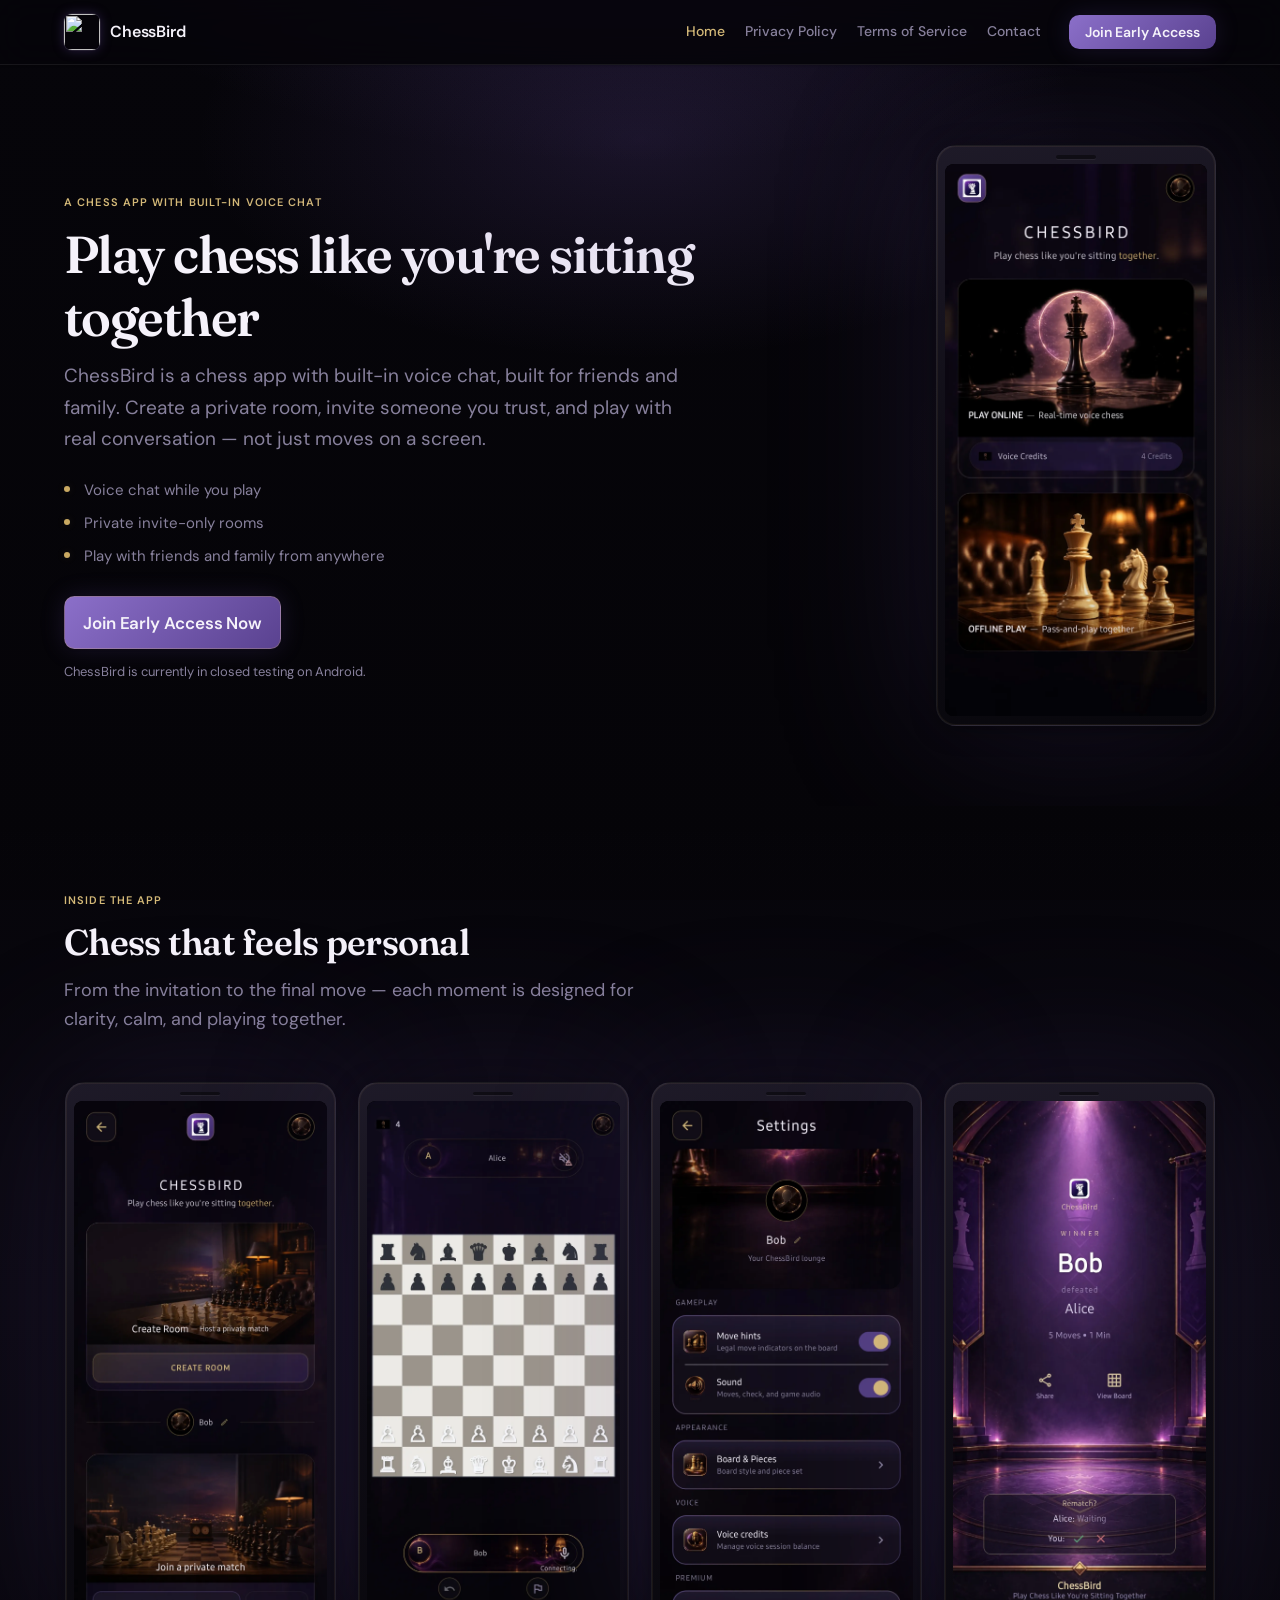
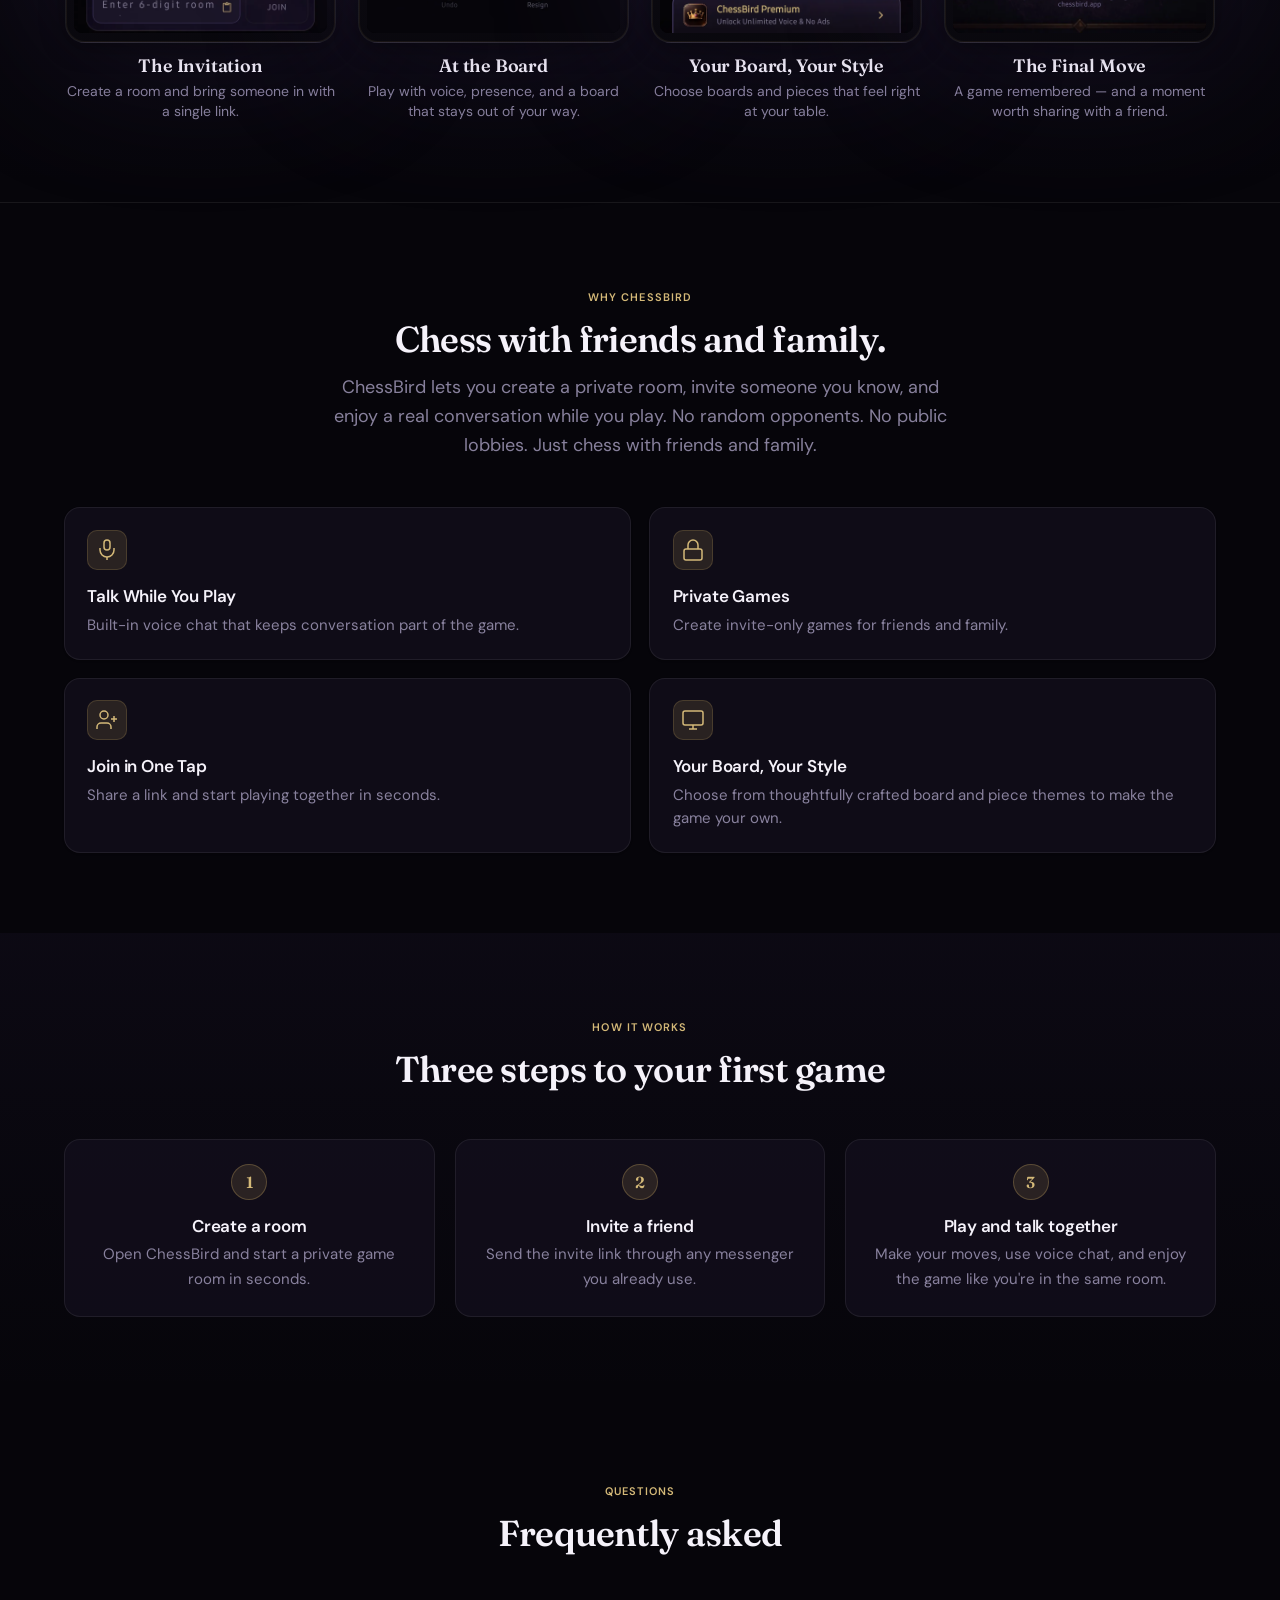
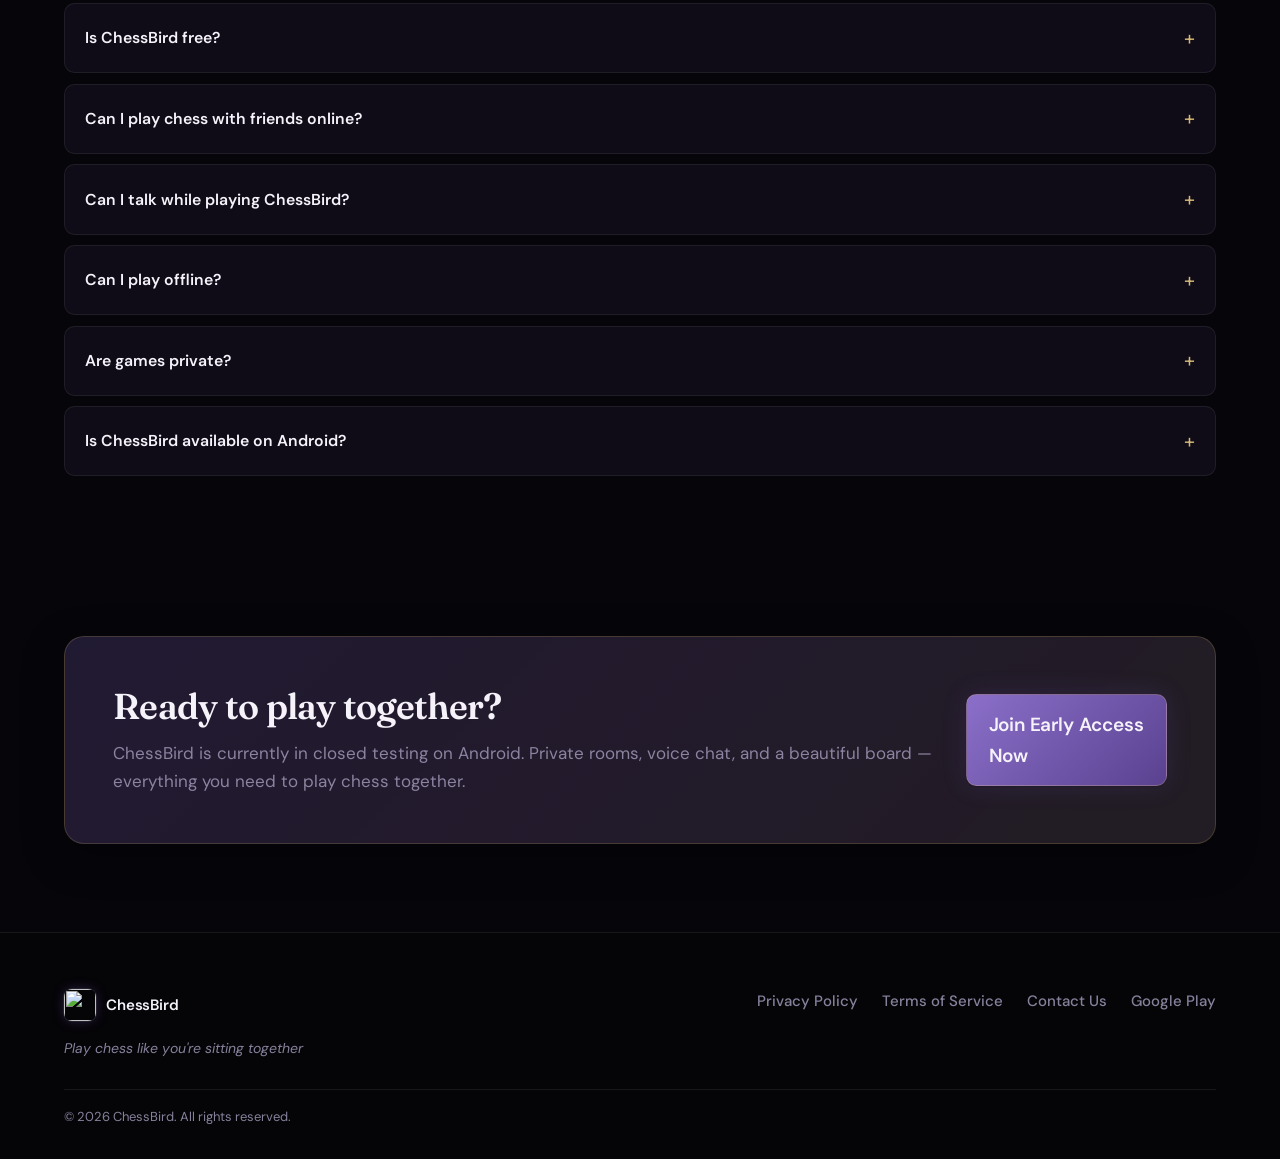
==== commit aabc8596: "SEO updates for the homepage plus keeping invite links out of Google search." ====
--- a/index.html
+++ b/index.html
@@ -3,14 +3,14 @@
   <head>
     <meta charset="utf-8" />
     <meta name="viewport" content="width=device-width, initial-scale=1" />
-    <title>ChessBird — Play Chess With Friends Online | Voice Chat Chess App</title>
+    <title>ChessBird — Voice Chat Chess App | Play Chess With Friends Online</title>
     <meta
       name="description"
-      content="ChessBird is a premium chess app for Android. Play chess with friends online, use voice chat while you play, and join private chess rooms that feel like you're sitting together."
+      content="A chess app with built-in voice chat. Play chess with friends online, talk while you play, and start games in private invite-only rooms."
     />
     <meta
       name="keywords"
-      content="play chess with friends, online chess with friends, chess voice chat, social chess app, multiplayer chess app, private chess rooms, voice-enabled chess"
+      content="chess app with voice chat, voice chat chess app, online chess with voice chat, play chess with friends, private chess app, private online chess, chess with friends, multiplayer chess app, invite-only chess, chess app for friends, play chess while talking, private chess room, voice-enabled chess, long-distance chess, remote chess game, chess app for family, chess app for couples"
     />
     <meta name="theme-color" content="#06050A" />
     <meta name="apple-mobile-web-app-title" content="ChessBird" />
@@ -22,7 +22,7 @@
     <meta property="og:title" content="ChessBird | Play chess like you're sitting together" />
     <meta
       property="og:description"
-      content="Play chess with friends online. Voice chat, private rooms, and a beautiful board — ChessBird brings chess with friends to Android."
+      content="A chess app with built-in voice chat. Play chess with friends online, talk while you play, and start games in private invite-only rooms."
     />
     <meta property="og:image" content="https://chessbird.app/assets/branding/og-image.jpg" />
     <meta property="og:image:secure_url" content="https://chessbird.app/assets/branding/og-image.jpg" />
@@ -34,7 +34,7 @@
     <meta name="twitter:title" content="ChessBird | Play chess like you're sitting together" />
     <meta
       name="twitter:description"
-      content="Play chess with friends online. Voice chat, private rooms, and a beautiful board — ChessBird brings chess with friends to Android."
+      content="A chess app with built-in voice chat. Play chess with friends online, talk while you play, and start games in private invite-only rooms."
     />
     <meta name="twitter:image" content="https://chessbird.app/assets/branding/og-image.jpg" />
     <link rel="canonical" href="https://chessbird.app/" />
@@ -72,7 +72,7 @@
             "@id": "https://chessbird.app/#website",
             "url": "https://chessbird.app/",
             "name": "ChessBird",
-            "description": "Voice-enabled chess app for playing with friends online.",
+            "description": "A chess app with built-in voice chat for playing chess with friends online.",
             "publisher": { "@id": "https://chessbird.app/#organization" }
           },
           {
@@ -99,7 +99,7 @@
                 "name": "Can I play chess with friends online?",
                 "acceptedAnswer": {
                   "@type": "Answer",
-                  "text": "Yes. Create a private game room, send an invite, and start playing together from anywhere."
+                  "text": "Yes. Create a private game room, send an invite, and start playing together from anywhere — including long-distance games with friends."
                 }
               },
               {
@@ -107,7 +107,7 @@
                 "name": "Can I talk while playing ChessBird?",
                 "acceptedAnswer": {
                   "@type": "Answer",
-                  "text": "Yes. Voice chat is built into online games, so you can talk while you play."
+                  "text": "Yes. Built-in voice chat in online games, so you can talk while you play."
                 }
               },
               {
@@ -182,16 +182,17 @@
         <div class="hero-glow" aria-hidden="true"></div>
         <div class="container hero-grid">
           <div class="hero-copy">
-            <p class="eyebrow">Voice chess with friends for Android</p>
+            <p class="eyebrow">A chess app with built-in voice chat</p>
             <h1 id="hero-heading">Play chess like you're sitting together</h1>
             <p class="hero-lede">
-              ChessBird is a voice-enabled chess app built for friends. Create a private room,
-              invite someone you trust, and play with real conversation — not just moves on a screen.
+              ChessBird is a chess app with built-in voice chat, built for friends and family. Create a
+              private room, invite someone you trust, and play with real conversation — not just moves
+              on a screen.
             </p>
             <ul class="hero-points" aria-label="Key features">
               <li>Voice chat while you play</li>
               <li>Private invite-only rooms</li>
-              <li>Play with friends from anywhere</li>
+              <li>Play with friends and family from anywhere</li>
             </ul>
             <div class="hero-actions">
               <a
@@ -395,9 +396,11 @@
         <div class="container">
           <header class="section-header section-header--center">
             <p class="eyebrow">Why ChessBird</p>
-            <h2 id="features-heading">Chess with friends, thoughtfully made</h2>
+            <h2 id="features-heading">Chess with friends and family.</h2>
             <p class="section-intro">
-              A multiplayer chess app designed for connection — not clutter, rankings, or noise.
+              ChessBird lets you create a private room, invite someone you know, and enjoy a real
+              conversation while you play. No random opponents. No public lobbies. Just chess with
+              friends and family.
             </p>
           </header>
           <div class="feature-grid">
@@ -495,14 +498,14 @@
               <div class="faq-answer">
                 <p>
                   Yes. Create a private game room, send an invite, and start playing together from
-                  anywhere.
+                  anywhere — including long-distance games with friends.
                 </p>
               </div>
             </details>
             <details class="faq-item">
               <summary class="faq-question">Can I talk while playing ChessBird?</summary>
               <div class="faq-answer">
-                <p>Yes. Voice chat is built into online games, so you can talk while you play.</p>
+                <p>Yes. Built-in voice chat in online games, so you can talk while you play.</p>
               </div>
             </details>
             <details class="faq-item">
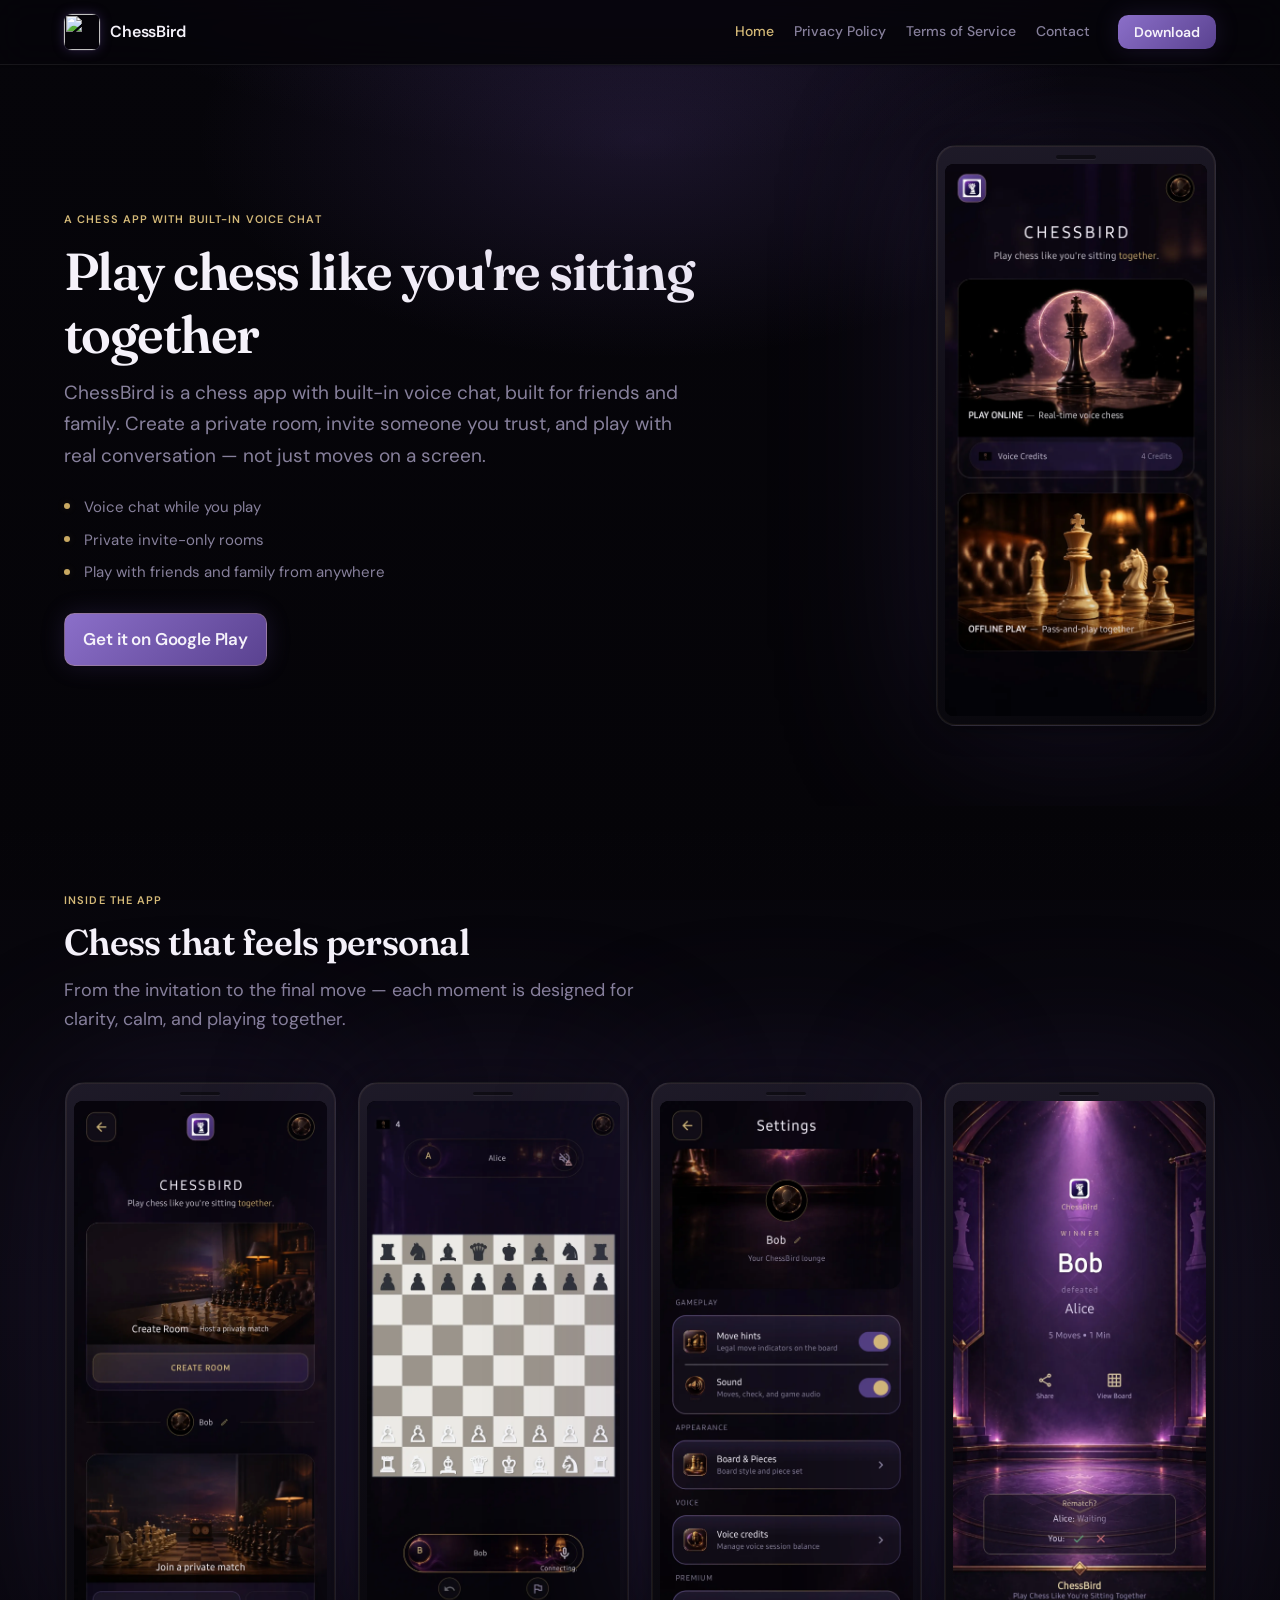
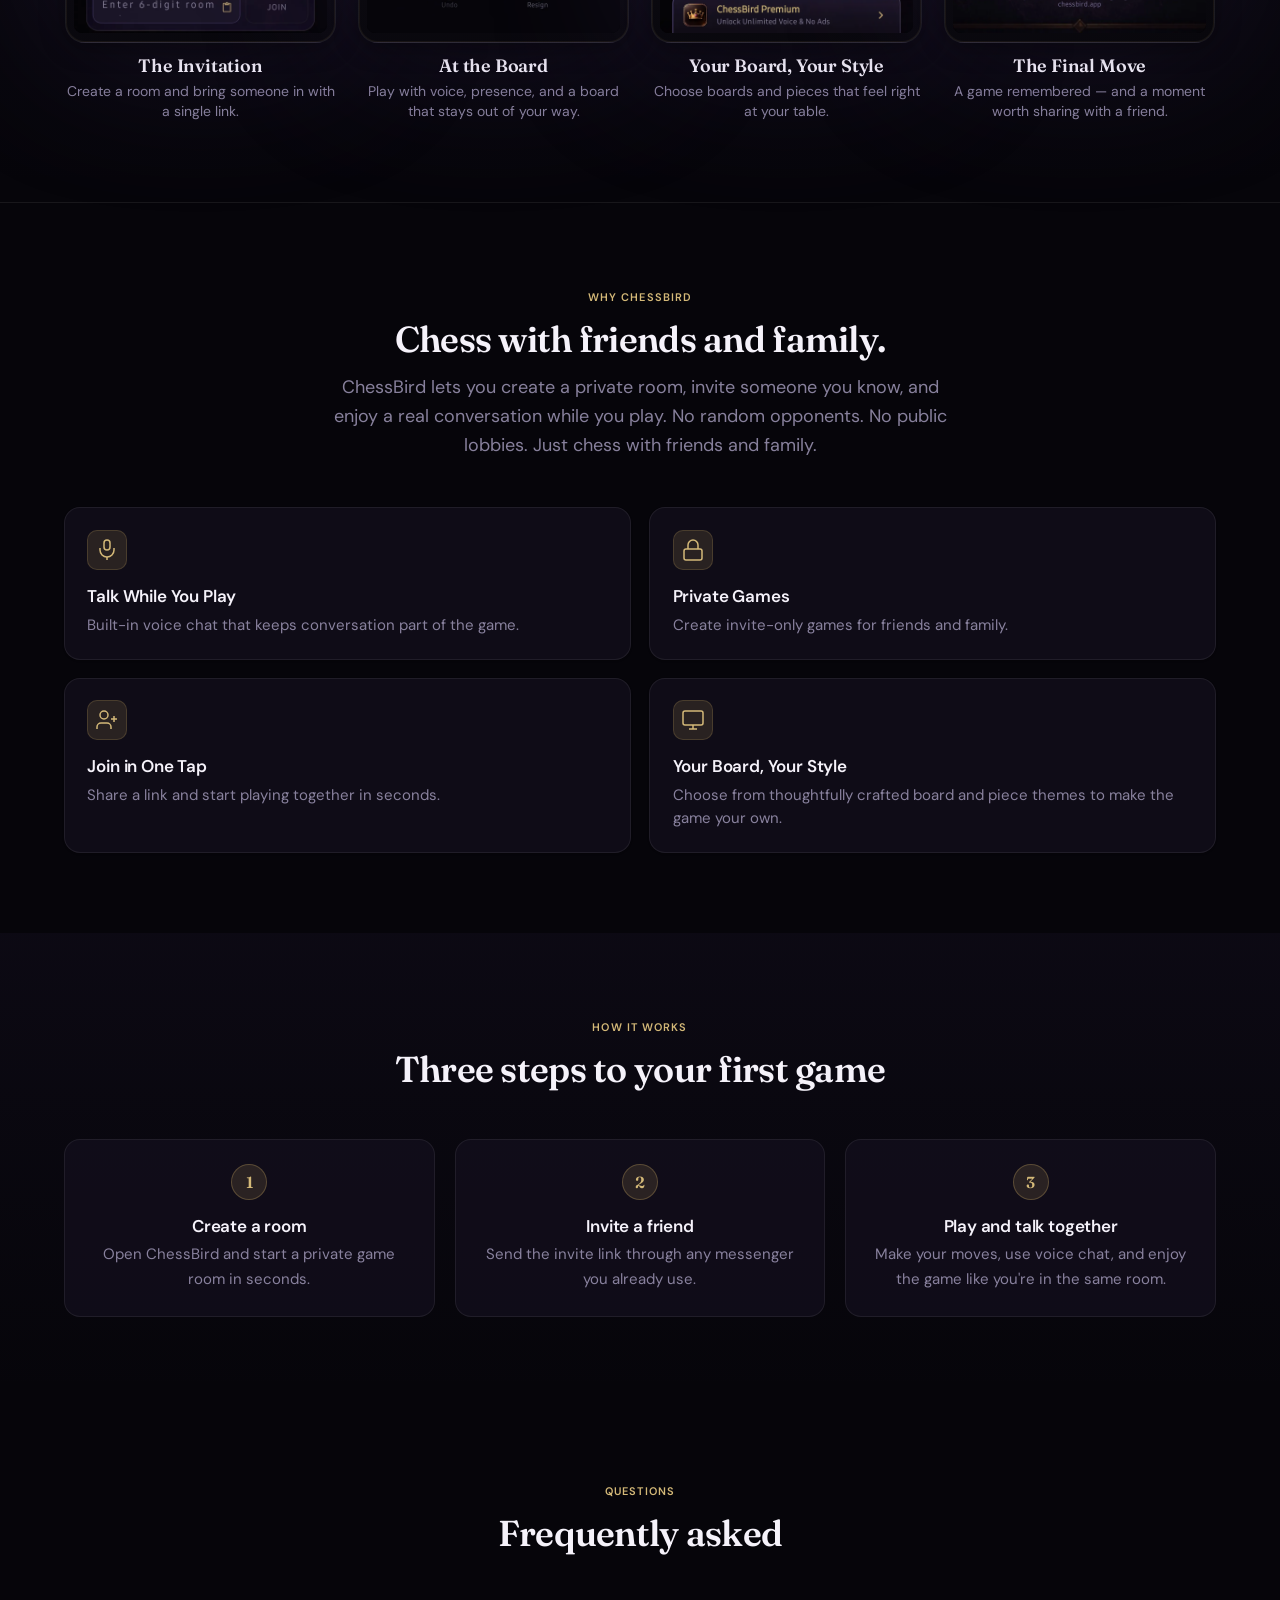
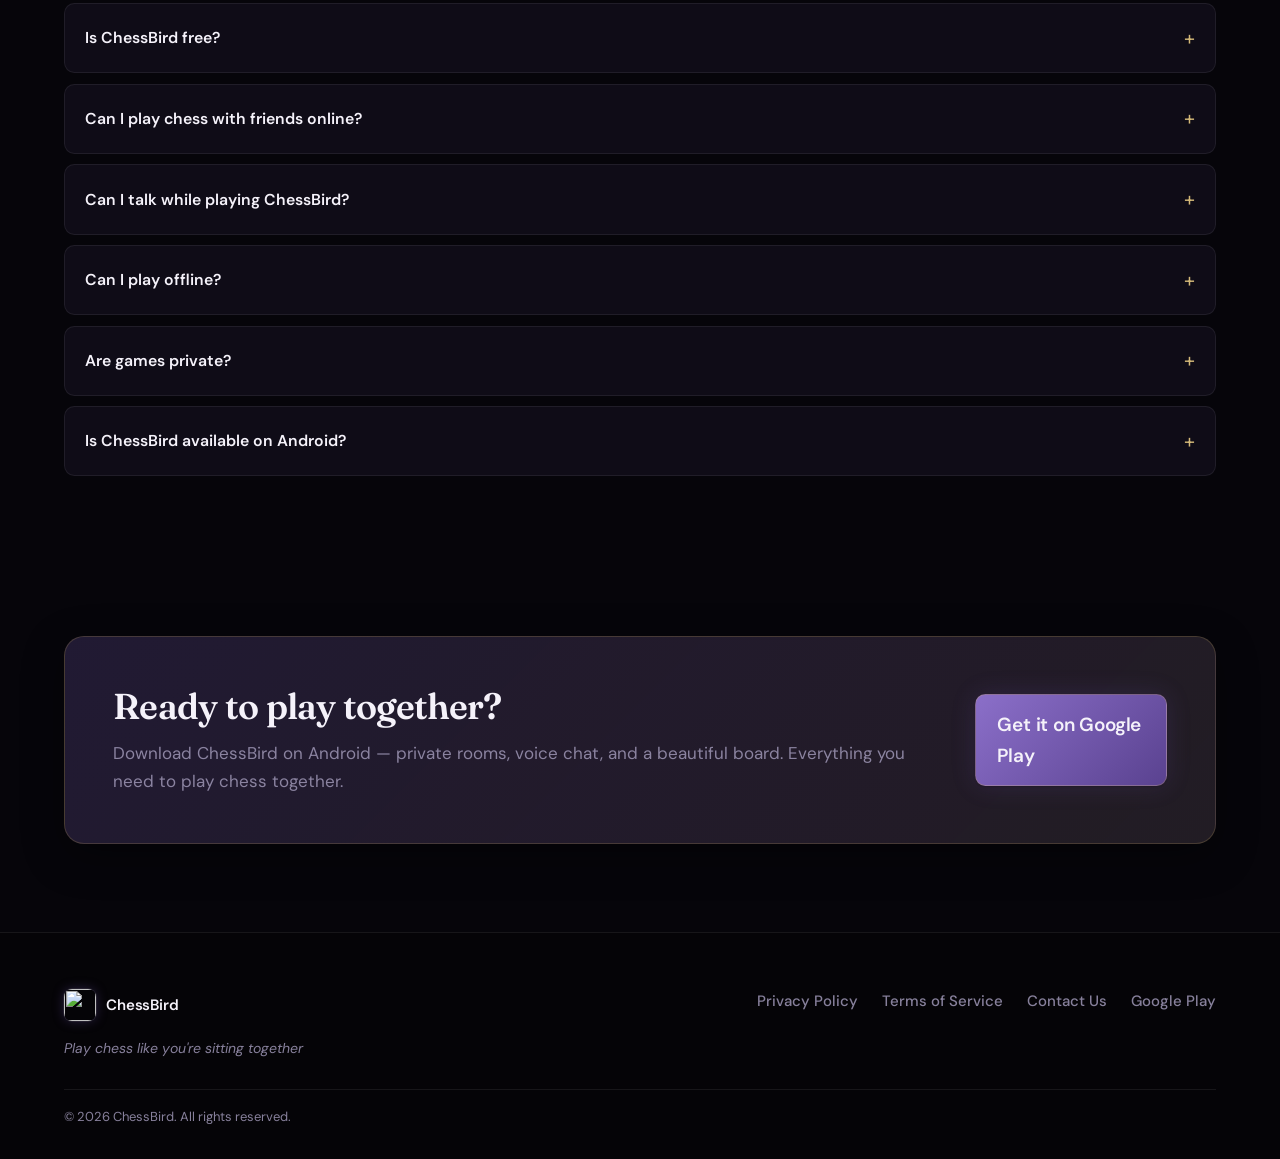
==== commit 2387aaba: "-Added google play link and removed early-access page and related data" ====
--- a/index.html
+++ b/index.html
@@ -167,10 +167,13 @@
           <a href="contact.html">Contact</a>
           <a
             class="site-nav__cta btn-play-store btn-play-store--compact"
-            href="early-access/"
-            data-analytics="join_early_access_click"
+            href="https://play.google.com/store/apps/details?id=com.chessbird.app"
+            target="_blank"
+            rel="noopener noreferrer"
+            data-analytics="hero_download"
+            data-analytics-placement="nav"
           >
-            Join Early Access
+            Download
           </a>
         </nav>
       </div>
@@ -197,13 +200,15 @@
             <div class="hero-actions">
               <a
                 class="btn-play-store"
-                href="early-access/"
-                data-analytics="join_early_access_click"
-                aria-label="Join ChessBird early access"
+                href="https://play.google.com/store/apps/details?id=com.chessbird.app"
+                target="_blank"
+                rel="noopener noreferrer"
+                data-analytics="hero_download"
+                data-analytics-placement="hero"
+                aria-label="Download ChessBird on Google Play"
               >
-                <span class="btn-play-store__store">Join Early Access Now</span>
+                <span class="btn-play-store__store">Get it on Google Play</span>
               </a>
-              <p class="hero-note">ChessBird is currently in closed testing on Android.</p>
             </div>
           </div>
           <figure
@@ -540,17 +545,20 @@
             <div class="download-panel__copy">
               <h2 id="download-heading">Ready to play together?</h2>
               <p>
-                ChessBird is currently in closed testing on Android. Private rooms, voice chat, and a
-                beautiful board — everything you need to play chess together.
+                Download ChessBird on Android — private rooms, voice chat, and a beautiful board.
+                Everything you need to play chess together.
               </p>
             </div>
             <a
               class="btn-play-store btn-play-store--large"
-              href="early-access/"
-              data-analytics="join_early_access_click"
-              aria-label="Join ChessBird early access"
+              href="https://play.google.com/store/apps/details?id=com.chessbird.app"
+              target="_blank"
+              rel="noopener noreferrer"
+              data-analytics="hero_download"
+              data-analytics-placement="download_panel"
+              aria-label="Download ChessBird on Google Play"
             >
-              <span class="btn-play-store__store">Join Early Access Now</span>
+              <span class="btn-play-store__store">Get it on Google Play</span>
             </a>
           </div>
         </div>
--- a/css/style.css
+++ b/css/style.css
@@ -1408,100 +1408,3 @@
     justify-content: center;
   }
 }
-
-/* Early access (closed testing) */
-.early-access-banner {
-  border-bottom: 1px solid rgba(201, 169, 98, 0.25);
-  background: rgba(201, 169, 98, 0.1);
-  color: var(--text);
-  font-size: 0.875rem;
-  line-height: 1.5;
-  text-align: center;
-}
-
-.early-access-banner__inner {
-  padding: 0.75rem 1rem;
-}
-
-.early-access-intro {
-  max-width: 48rem;
-}
-
-.early-access-step__label {
-  margin-bottom: 0.4rem;
-}
-
-.early-access-step__title {
-  margin-bottom: 0.65rem;
-  font-family: var(--font-display);
-  font-weight: 600;
-  line-height: 1.25;
-  font-size: 1.125rem;
-}
-
-.early-access-steps {
-  display: flex;
-  flex-direction: column;
-  gap: 1.25rem;
-  margin: 0 0 1.25rem;
-  padding: 0;
-  list-style: none;
-}
-
-.early-access-step p {
-  margin-bottom: 1rem;
-  font-size: 0.9375rem;
-  line-height: 1.6;
-  color: var(--muted);
-}
-
-.early-access-step__note {
-  margin: 0.85rem 0 0;
-  font-size: 0.8125rem;
-  line-height: 1.5;
-  color: var(--muted);
-}
-
-.early-access-step__cta {
-  margin-top: 0;
-}
-
-.early-access-step__cta--secondary {
-  margin-top: 0;
-}
-
-.release-note-card {
-  padding: 1.25rem 1.35rem;
-  border-radius: var(--radius-sm);
-  background: var(--bg-elev);
-  border: 1px solid var(--line);
-}
-
-.release-note-card__meta {
-  margin: 0 0 0.75rem;
-  font-size: 0.8125rem;
-  line-height: 1.4;
-  letter-spacing: 0.02em;
-  color: var(--muted);
-}
-
-.release-note-card__meta strong {
-  color: var(--accent-strong);
-  font-weight: 600;
-}
-
-.release-note-card ul {
-  margin: 0;
-  padding-left: 1.15rem;
-}
-
-.release-note-card li {
-  margin-bottom: 0.35rem;
-  font-size: 0.9375rem;
-  line-height: 1.55;
-  color: var(--muted);
-}
-
-.release-note-card li:last-child {
-  margin-bottom: 0;
-}
